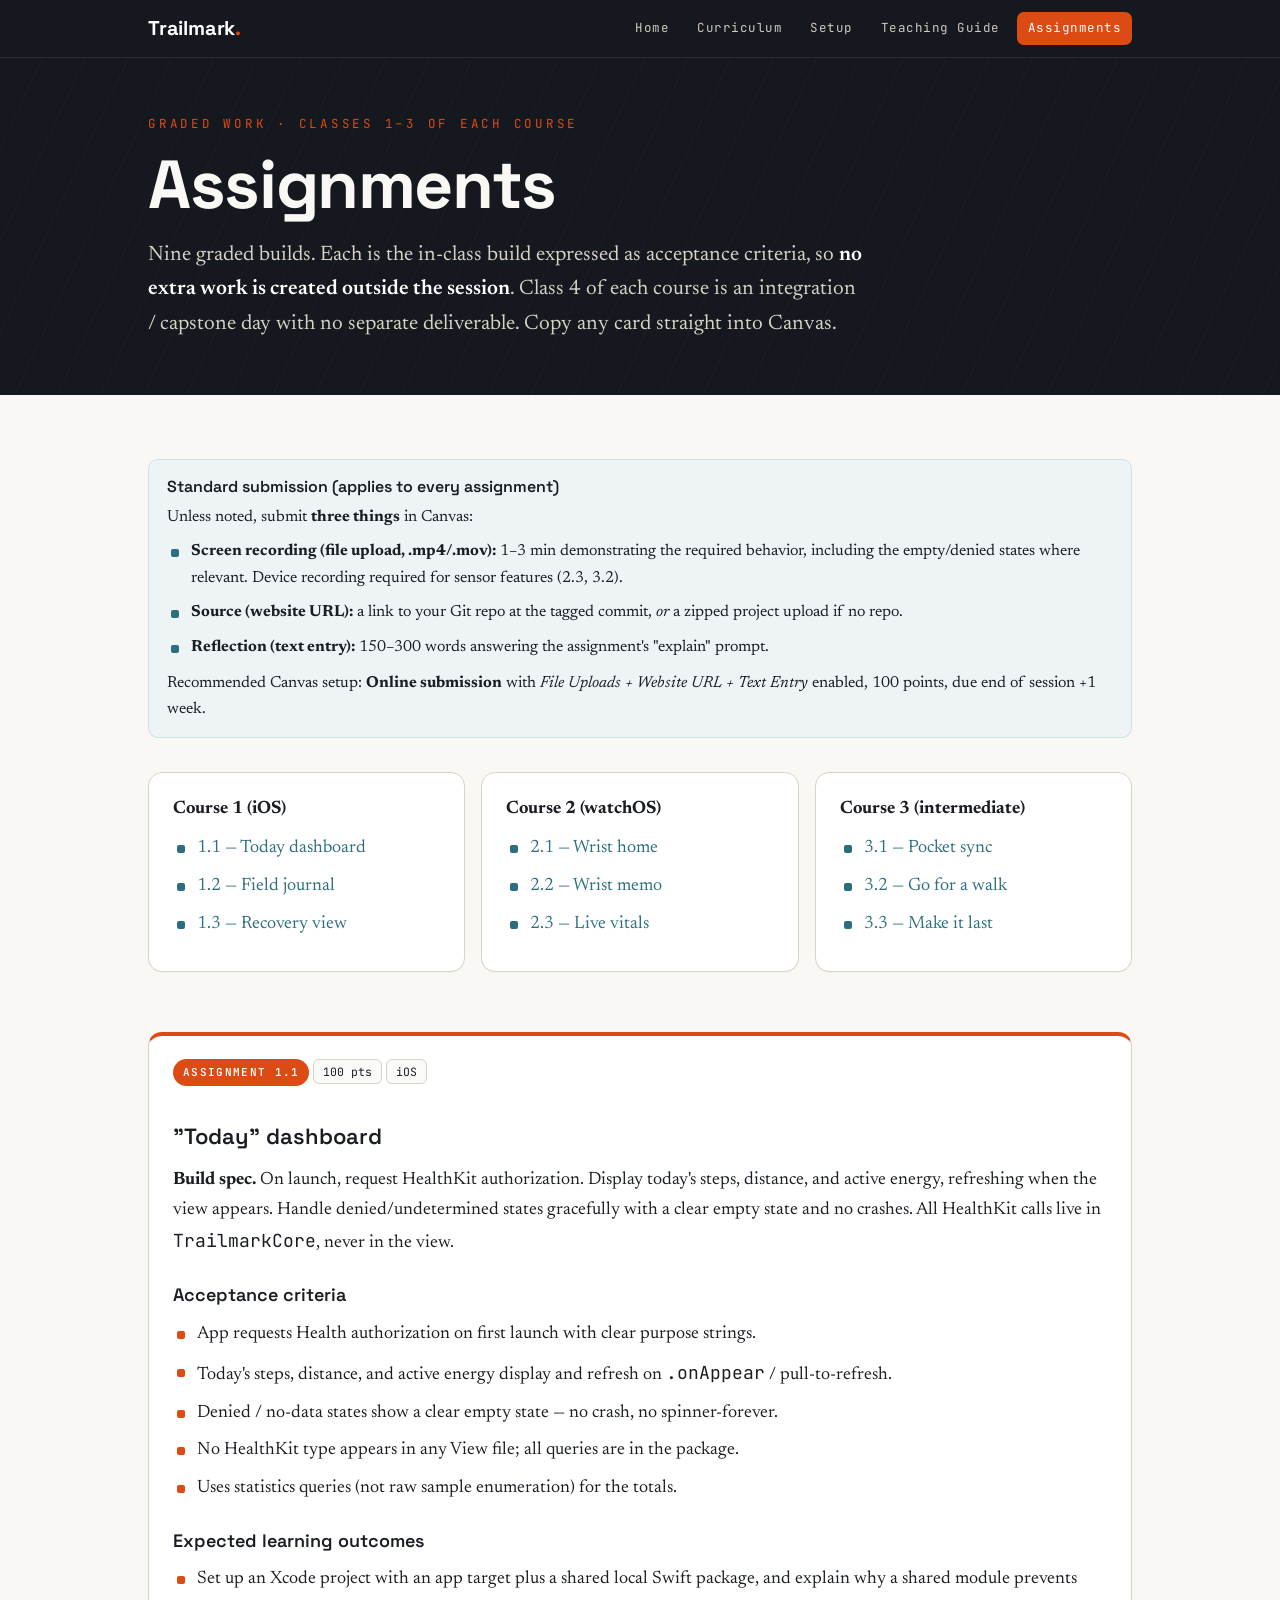
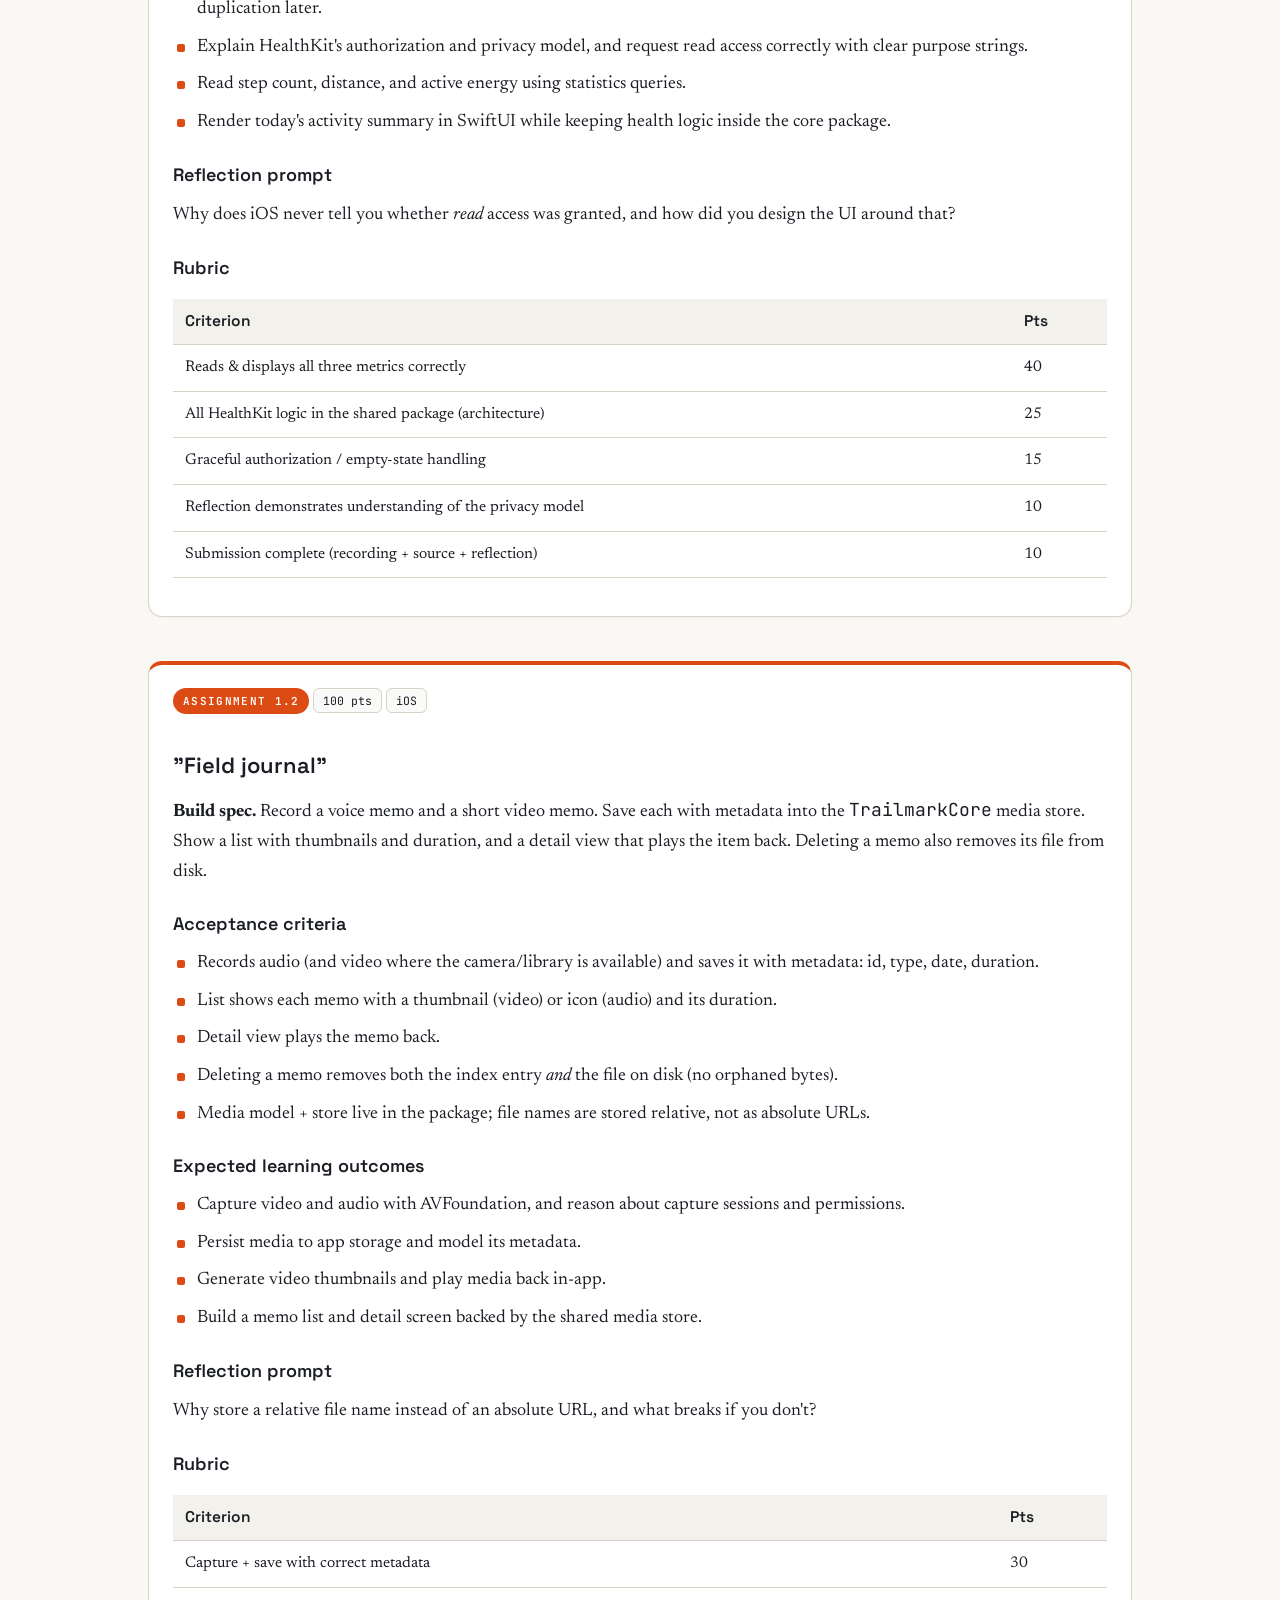
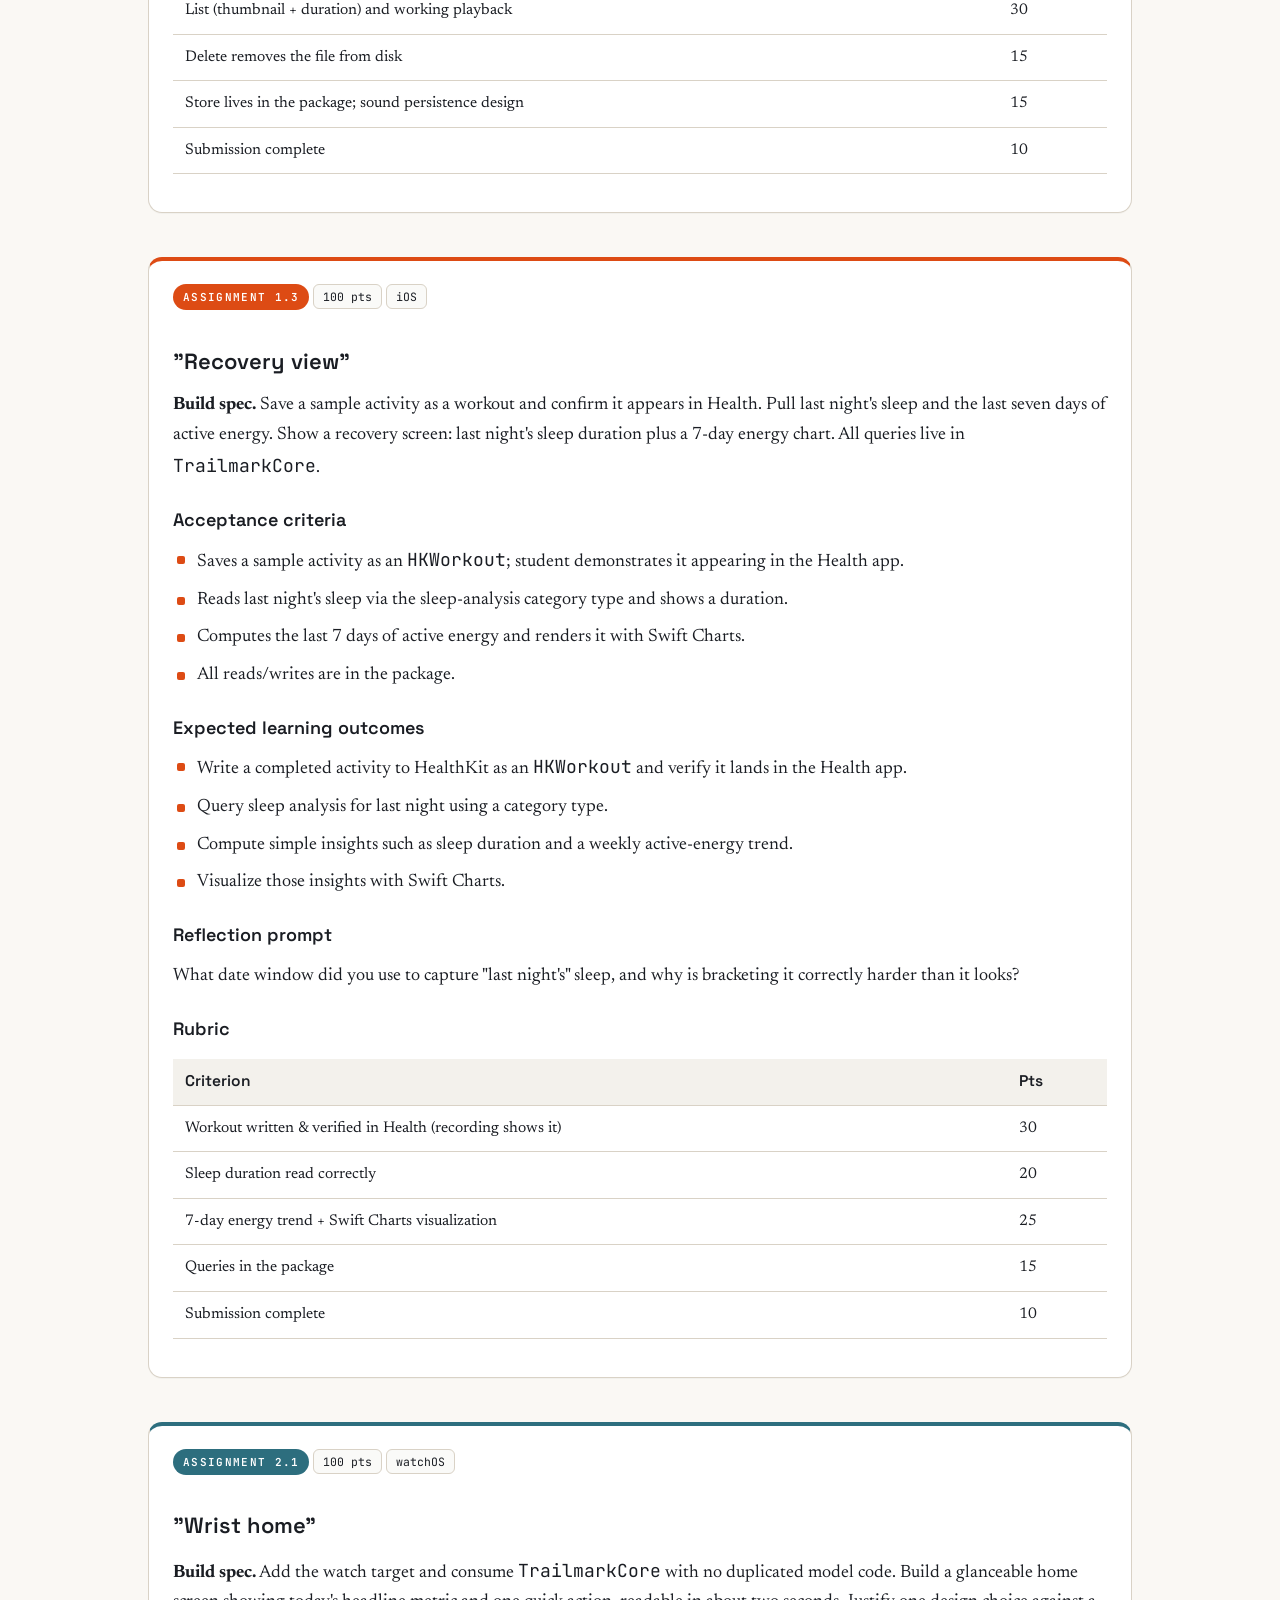
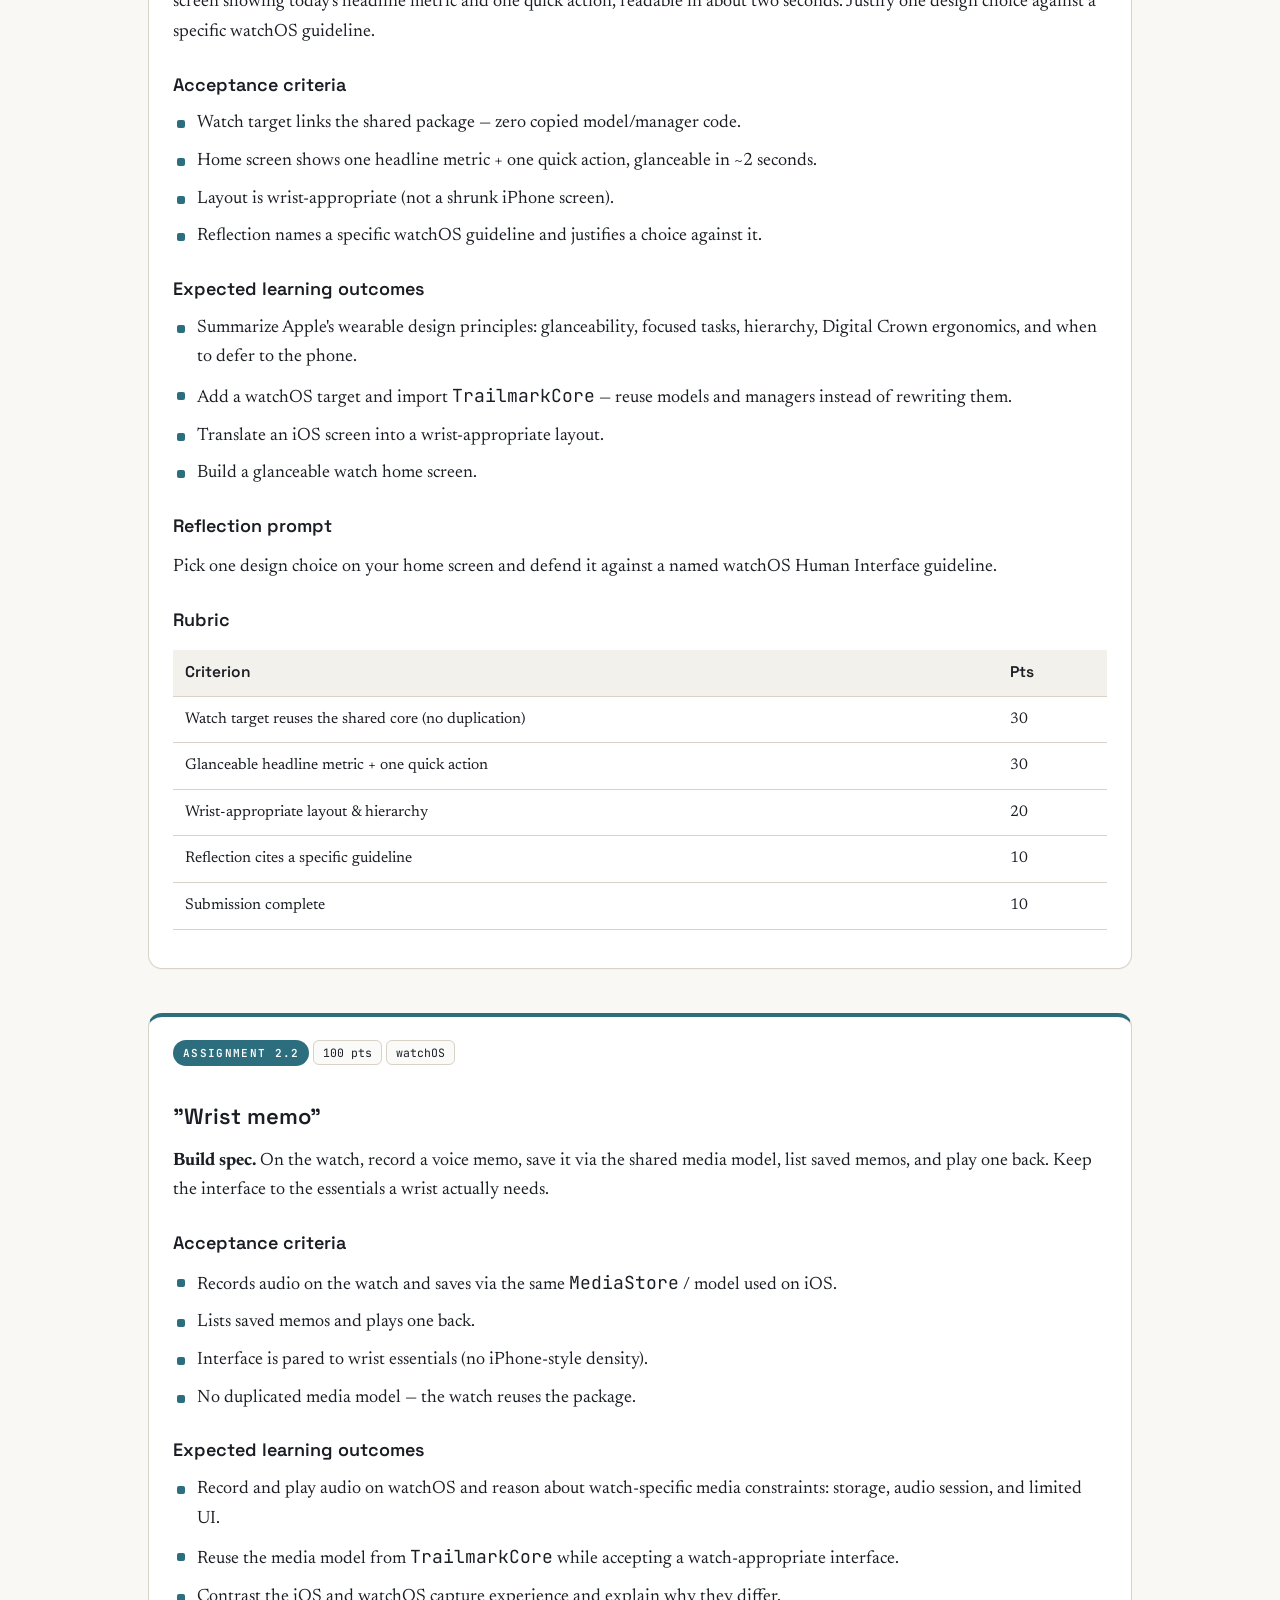
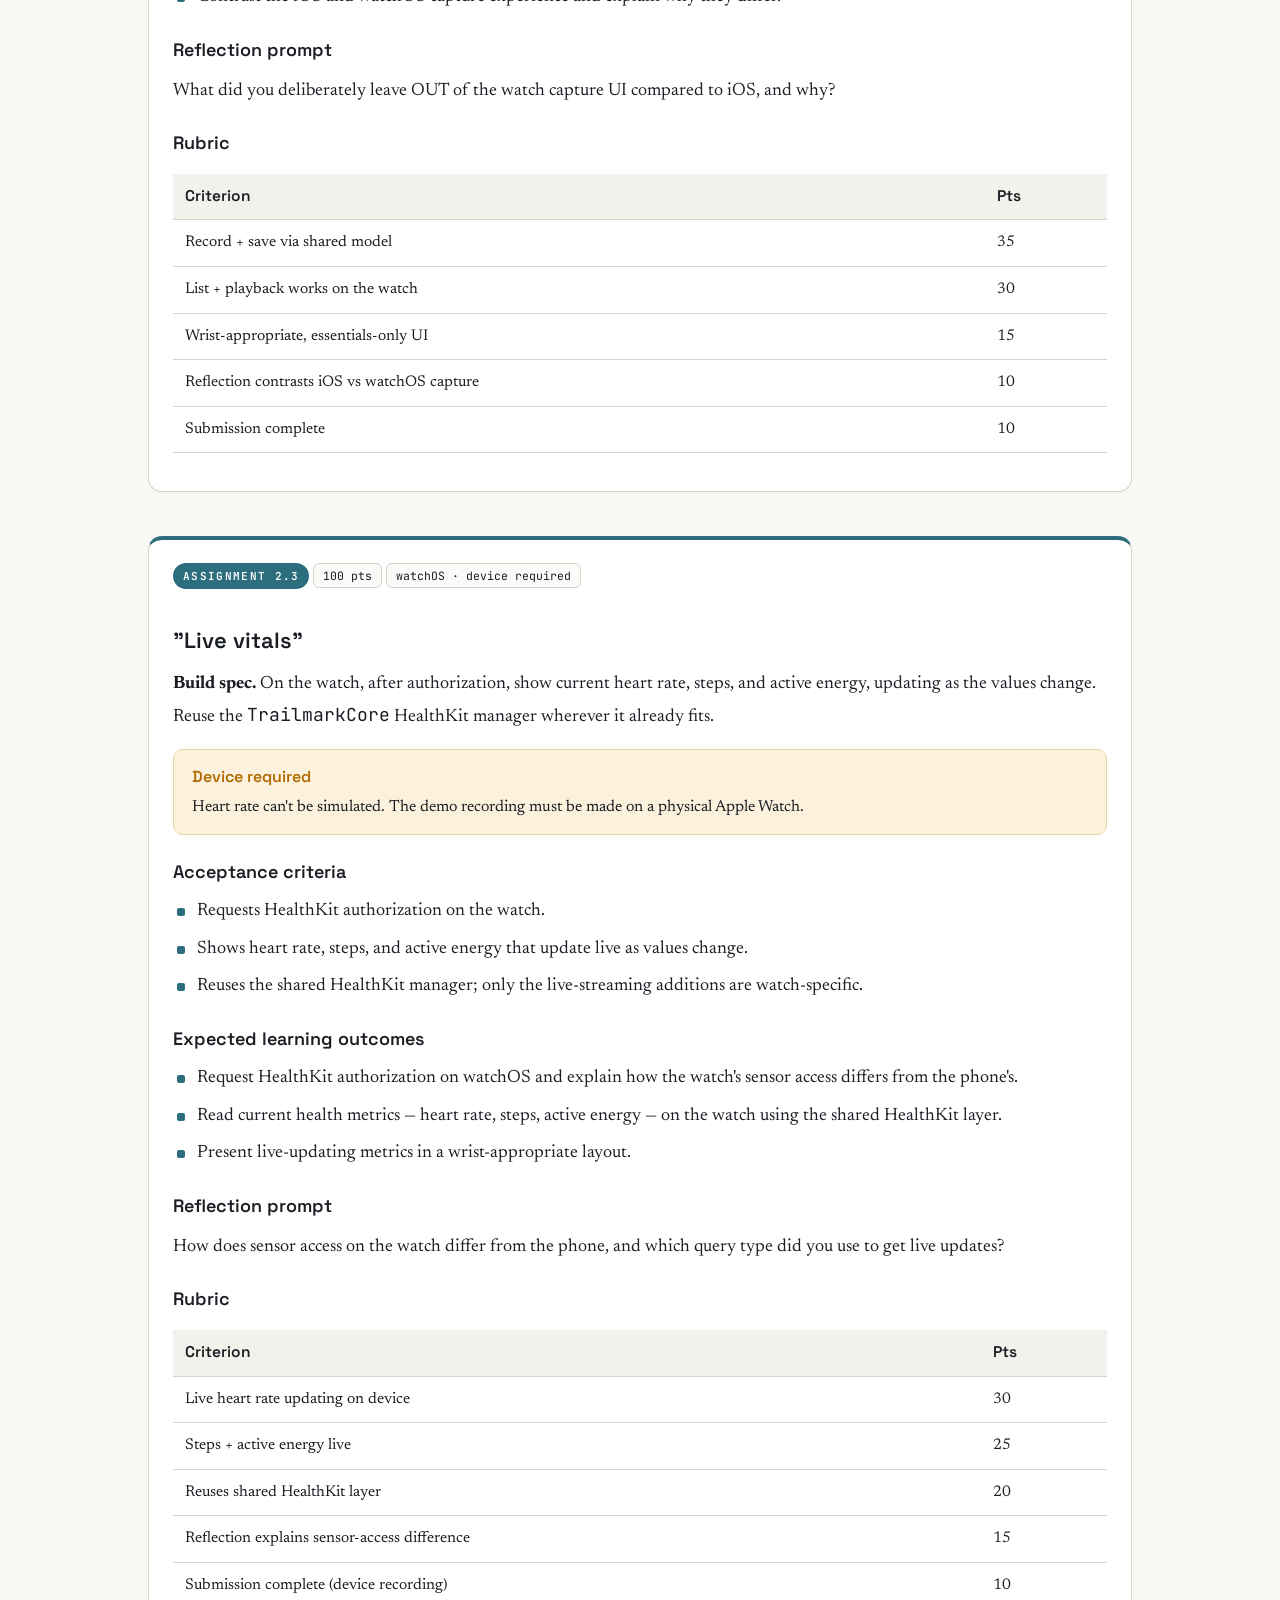
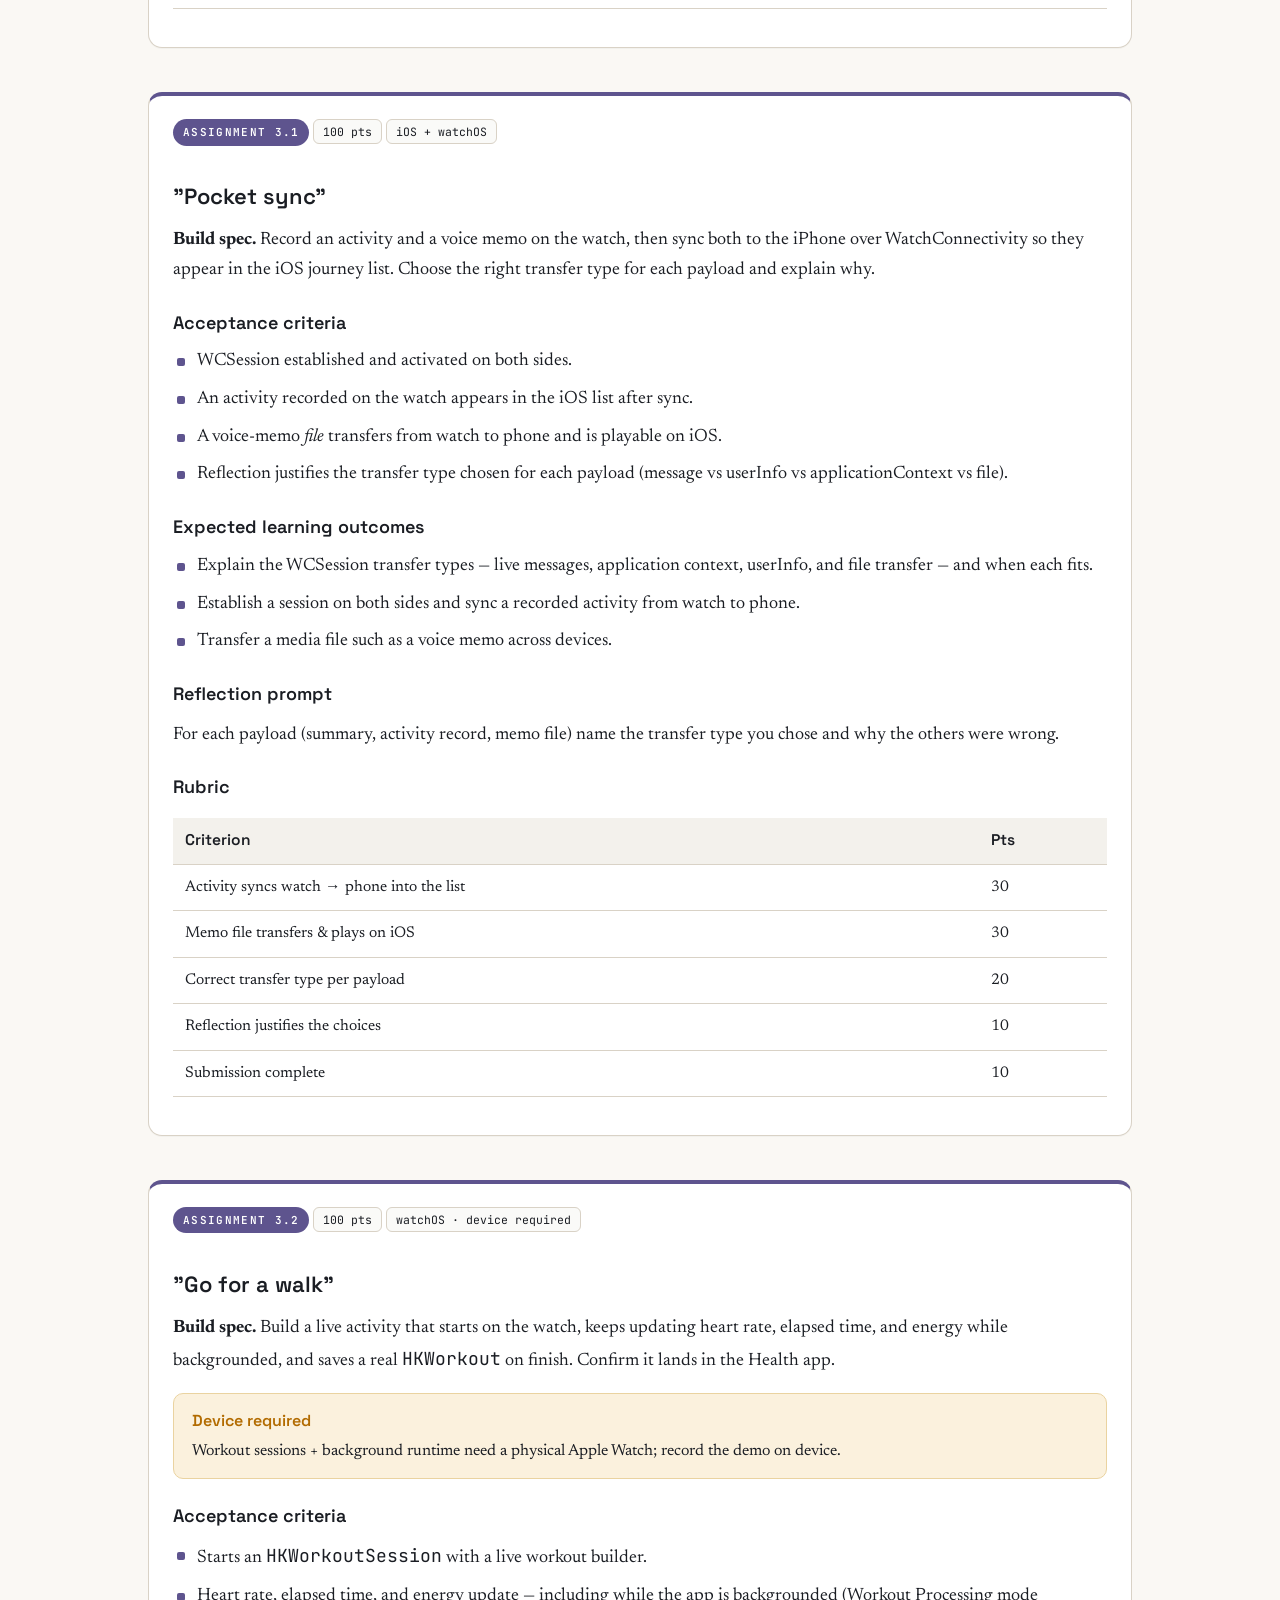
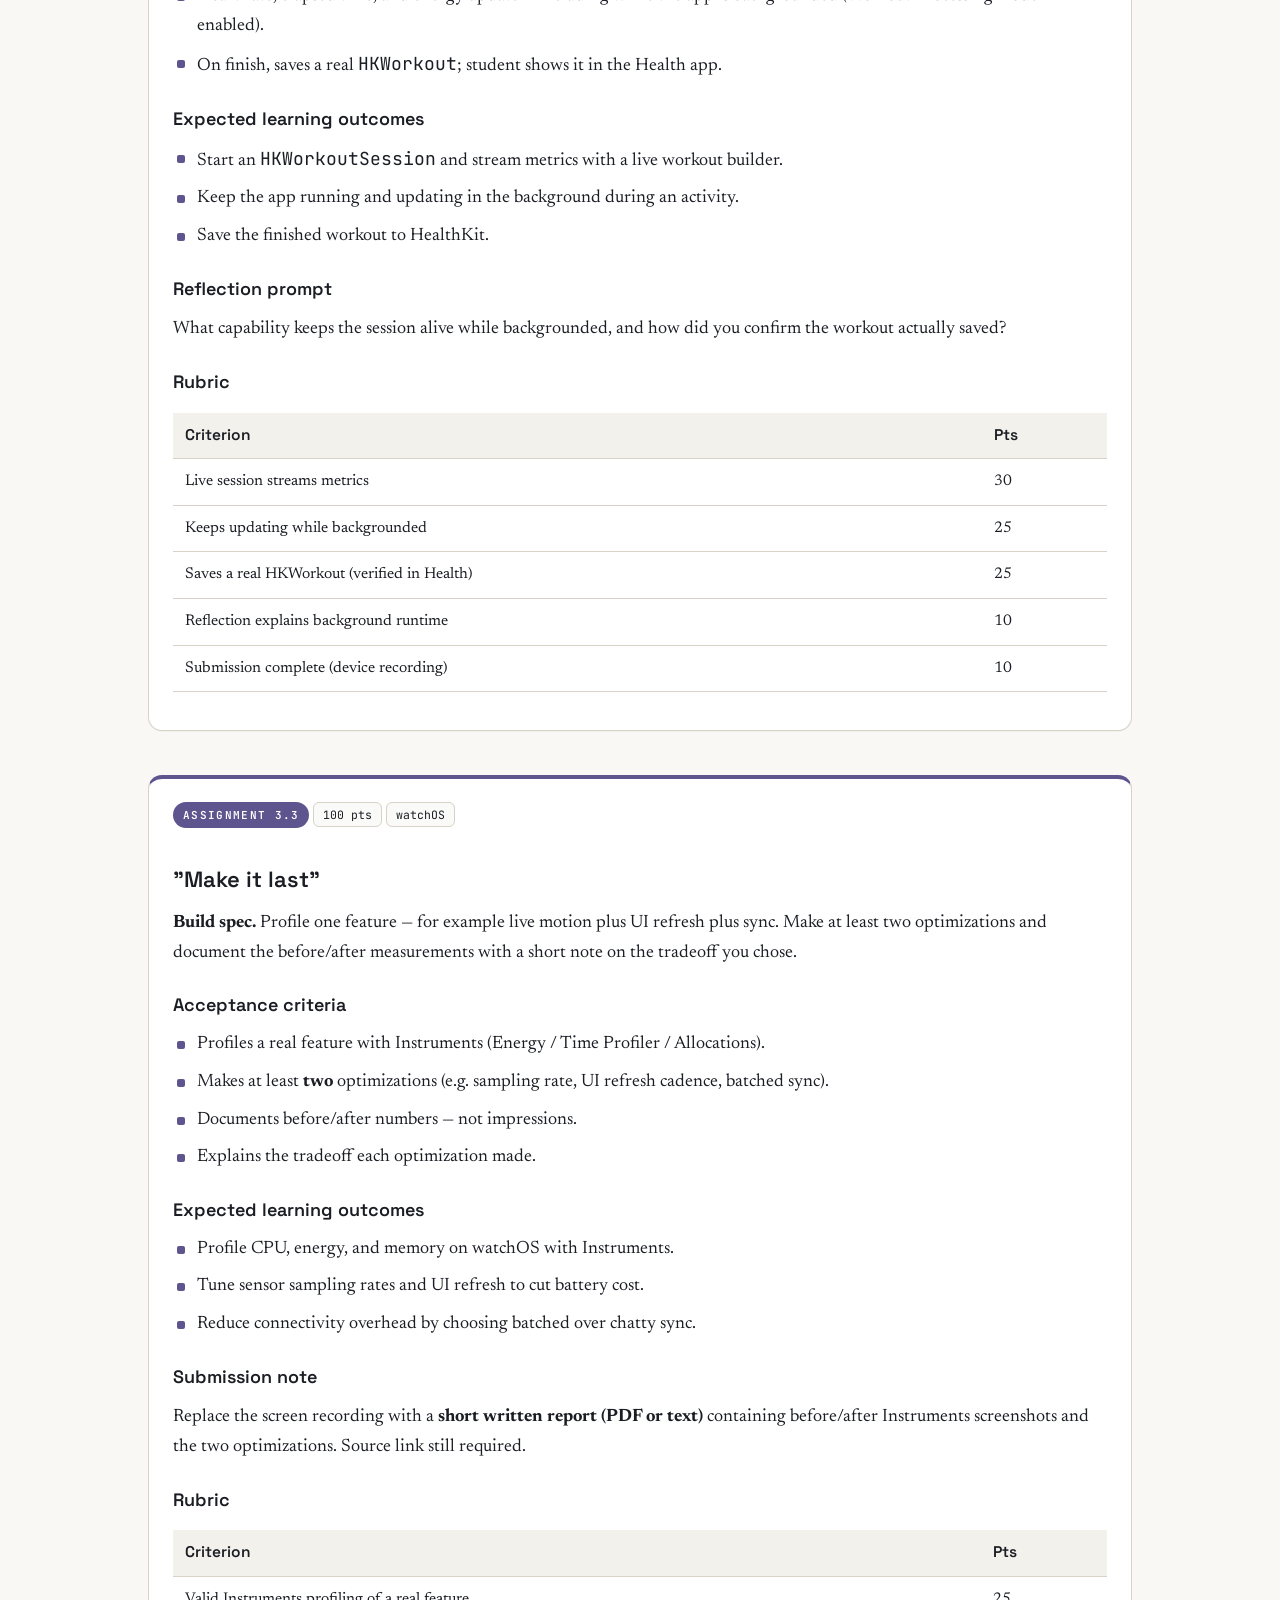
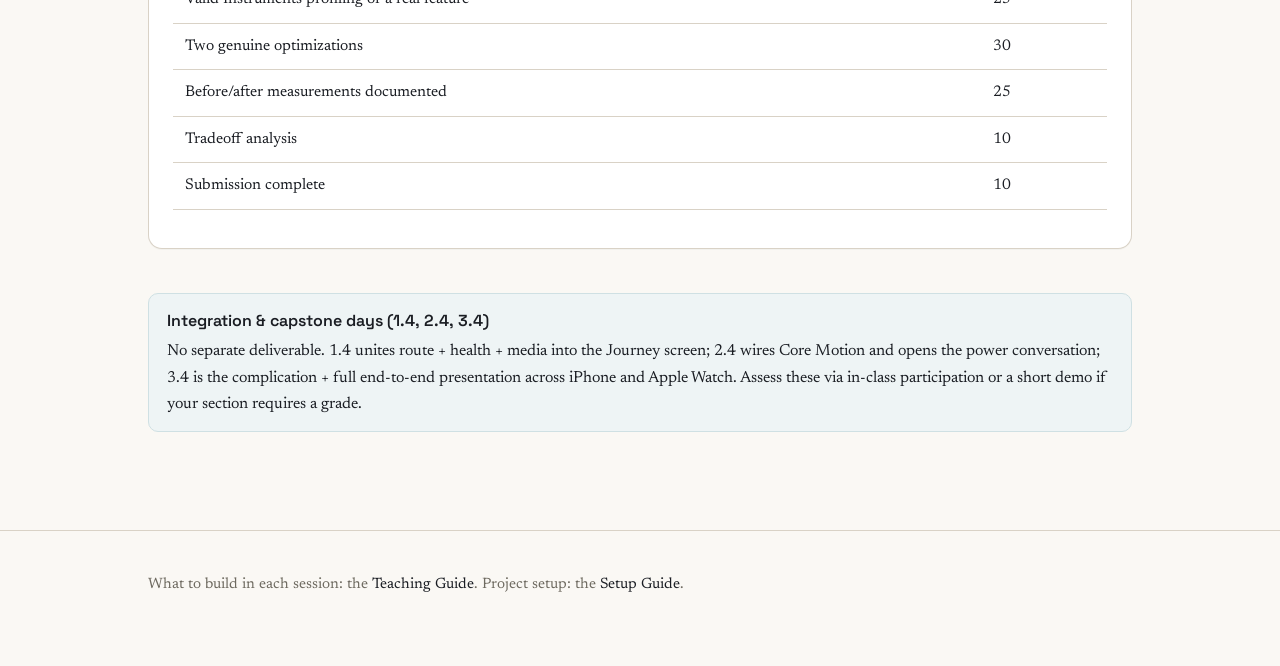
==== Docs/assignments.html @ 47f8f642 "Initial Set up" ====
<!DOCTYPE html>
<html lang="en">
<head>
<meta charset="UTF-8">
<meta name="viewport" content="width=device-width, initial-scale=1.0">
<title>Trailmark — Assignments</title>
<link rel="preconnect" href="https://fonts.googleapis.com">
<link rel="preconnect" href="https://fonts.gstatic.com" crossorigin>
<link href="https://fonts.googleapis.com/css2?family=Space+Grotesk:wght@400;500;600;700&family=Newsreader:opsz,wght@6..72,400;6..72,500;6..72,600&family=JetBrains+Mono:wght@400;500;600&display=swap" rel="stylesheet">
<link rel="stylesheet" href="assets/site.css">
</head>
<body>

<nav class="topnav">
  <div class="inner">
    <a class="brand" href="index.html">Trailmark<span>.</span></a>
    <div class="links">
      <a href="index.html">Home</a>
      <a href="trailmark-curriculum.html">Curriculum</a>
      <a href="setup-guide.html">Setup</a>
      <a href="teaching-guide.html">Teaching Guide</a>
      <a href="assignments.html" class="active">Assignments</a>
    </div>
  </div>
</nav>

<header class="hero">
  <div class="wrap">
    <p class="eyebrow">Graded work · classes 1–3 of each course</p>
    <h1>Assignments</h1>
    <p class="pitch">Nine graded builds. Each is the in-class build expressed as acceptance criteria, so <b>no extra work is created outside the session</b>. Class 4 of each course is an integration / capstone day with no separate deliverable. Copy any card straight into Canvas.</p>
  </div>
</header>

<main>
  <div class="wrap">

    <section>
      <div class="note info">
        <span class="t">Standard submission (applies to every assignment)</span>
        Unless noted, submit <b>three things</b> in Canvas:
        <ul class="out" style="margin-top:8px">
          <li><b>Screen recording (file upload, .mp4/.mov):</b> 1–3 min demonstrating the required behavior, including the empty/denied states where relevant. Device recording required for sensor features (2.3, 3.2).</li>
          <li><b>Source (website URL):</b> a link to your Git repo at the tagged commit, <em>or</em> a zipped project upload if no repo.</li>
          <li><b>Reflection (text entry):</b> 150–300 words answering the assignment's "explain" prompt.</li>
        </ul>
        <span style="display:block;margin-top:8px">Recommended Canvas setup: <b>Online submission</b> with <em>File Uploads + Website URL + Text Entry</em> enabled, 100 points, due end of session +1 week.</span>
      </div>
      <div class="grid">
        <div class="card"><b>Course 1 (iOS)</b><ul class="out"><li><a href="#a1-1">1.1 — Today dashboard</a></li><li><a href="#a1-2">1.2 — Field journal</a></li><li><a href="#a1-3">1.3 — Recovery view</a></li></ul></div>
        <div class="card"><b>Course 2 (watchOS)</b><ul class="out"><li><a href="#a2-1">2.1 — Wrist home</a></li><li><a href="#a2-2">2.2 — Wrist memo</a></li><li><a href="#a2-3">2.3 — Live vitals</a></li></ul></div>
        <div class="card"><b>Course 3 (intermediate)</b><ul class="out"><li><a href="#a3-1">3.1 — Pocket sync</a></li><li><a href="#a3-2">3.2 — Go for a walk</a></li><li><a href="#a3-3">3.3 — Make it last</a></li></ul></div>
      </div>
    </section>

    <!-- ========== 1.1 ========== -->
    <section>
      <div class="card c1" id="a1-1">
        <span class="badge c1">Assignment 1.1</span> <span class="chip">100 pts</span> <span class="chip">iOS</span>
        <h3>"Today" dashboard</h3>
        <p><b>Build spec.</b> On launch, request HealthKit authorization. Display today's steps, distance, and active energy, refreshing when the view appears. Handle denied/undetermined states gracefully with a clear empty state and no crashes. All HealthKit calls live in <span class="mono">TrailmarkCore</span>, never in the view.</p>
        <h4>Acceptance criteria</h4>
        <ul class="out">
          <li>App requests Health authorization on first launch with clear purpose strings.</li>
          <li>Today's steps, distance, and active energy display and refresh on <span class="mono">.onAppear</span> / pull-to-refresh.</li>
          <li>Denied / no-data states show a clear empty state — no crash, no spinner-forever.</li>
          <li>No HealthKit type appears in any View file; all queries are in the package.</li>
          <li>Uses statistics queries (not raw sample enumeration) for the totals.</li>
        </ul>
        <h4>Expected learning outcomes</h4>
        <ul class="out">
          <li>Set up an Xcode project with an app target plus a shared local Swift package, and explain why a shared module prevents duplication later.</li>
          <li>Explain HealthKit's authorization and privacy model, and request read access correctly with clear purpose strings.</li>
          <li>Read step count, distance, and active energy using statistics queries.</li>
          <li>Render today's activity summary in SwiftUI while keeping health logic inside the core package.</li>
        </ul>
        <h4>Reflection prompt</h4>
        <p>Why does iOS never tell you whether <em>read</em> access was granted, and how did you design the UI around that?</p>
        <h4>Rubric</h4>
        <table>
          <tr><th>Criterion</th><th>Pts</th></tr>
          <tr><td>Reads &amp; displays all three metrics correctly</td><td>40</td></tr>
          <tr><td>All HealthKit logic in the shared package (architecture)</td><td>25</td></tr>
          <tr><td>Graceful authorization / empty-state handling</td><td>15</td></tr>
          <tr><td>Reflection demonstrates understanding of the privacy model</td><td>10</td></tr>
          <tr><td>Submission complete (recording + source + reflection)</td><td>10</td></tr>
        </table>
      </div>
    </section>

    <!-- ========== 1.2 ========== -->
    <section>
      <div class="card c1" id="a1-2">
        <span class="badge c1">Assignment 1.2</span> <span class="chip">100 pts</span> <span class="chip">iOS</span>
        <h3>"Field journal"</h3>
        <p><b>Build spec.</b> Record a voice memo and a short video memo. Save each with metadata into the <span class="mono">TrailmarkCore</span> media store. Show a list with thumbnails and duration, and a detail view that plays the item back. Deleting a memo also removes its file from disk.</p>
        <h4>Acceptance criteria</h4>
        <ul class="out">
          <li>Records audio (and video where the camera/library is available) and saves it with metadata: id, type, date, duration.</li>
          <li>List shows each memo with a thumbnail (video) or icon (audio) and its duration.</li>
          <li>Detail view plays the memo back.</li>
          <li>Deleting a memo removes both the index entry <em>and</em> the file on disk (no orphaned bytes).</li>
          <li>Media model + store live in the package; file names are stored relative, not as absolute URLs.</li>
        </ul>
        <h4>Expected learning outcomes</h4>
        <ul class="out">
          <li>Capture video and audio with AVFoundation, and reason about capture sessions and permissions.</li>
          <li>Persist media to app storage and model its metadata.</li>
          <li>Generate video thumbnails and play media back in-app.</li>
          <li>Build a memo list and detail screen backed by the shared media store.</li>
        </ul>
        <h4>Reflection prompt</h4>
        <p>Why store a relative file name instead of an absolute URL, and what breaks if you don't?</p>
        <h4>Rubric</h4>
        <table>
          <tr><th>Criterion</th><th>Pts</th></tr>
          <tr><td>Capture + save with correct metadata</td><td>30</td></tr>
          <tr><td>List (thumbnail + duration) and working playback</td><td>30</td></tr>
          <tr><td>Delete removes the file from disk</td><td>15</td></tr>
          <tr><td>Store lives in the package; sound persistence design</td><td>15</td></tr>
          <tr><td>Submission complete</td><td>10</td></tr>
        </table>
      </div>
    </section>

    <!-- ========== 1.3 ========== -->
    <section>
      <div class="card c1" id="a1-3">
        <span class="badge c1">Assignment 1.3</span> <span class="chip">100 pts</span> <span class="chip">iOS</span>
        <h3>"Recovery view"</h3>
        <p><b>Build spec.</b> Save a sample activity as a workout and confirm it appears in Health. Pull last night's sleep and the last seven days of active energy. Show a recovery screen: last night's sleep duration plus a 7-day energy chart. All queries live in <span class="mono">TrailmarkCore</span>.</p>
        <h4>Acceptance criteria</h4>
        <ul class="out">
          <li>Saves a sample activity as an <span class="mono">HKWorkout</span>; student demonstrates it appearing in the Health app.</li>
          <li>Reads last night's sleep via the sleep-analysis category type and shows a duration.</li>
          <li>Computes the last 7 days of active energy and renders it with Swift Charts.</li>
          <li>All reads/writes are in the package.</li>
        </ul>
        <h4>Expected learning outcomes</h4>
        <ul class="out">
          <li>Write a completed activity to HealthKit as an <span class="mono">HKWorkout</span> and verify it lands in the Health app.</li>
          <li>Query sleep analysis for last night using a category type.</li>
          <li>Compute simple insights such as sleep duration and a weekly active-energy trend.</li>
          <li>Visualize those insights with Swift Charts.</li>
        </ul>
        <h4>Reflection prompt</h4>
        <p>What date window did you use to capture "last night's" sleep, and why is bracketing it correctly harder than it looks?</p>
        <h4>Rubric</h4>
        <table>
          <tr><th>Criterion</th><th>Pts</th></tr>
          <tr><td>Workout written &amp; verified in Health (recording shows it)</td><td>30</td></tr>
          <tr><td>Sleep duration read correctly</td><td>20</td></tr>
          <tr><td>7-day energy trend + Swift Charts visualization</td><td>25</td></tr>
          <tr><td>Queries in the package</td><td>15</td></tr>
          <tr><td>Submission complete</td><td>10</td></tr>
        </table>
      </div>
    </section>

    <!-- ========== 2.1 ========== -->
    <section>
      <div class="card c2" id="a2-1">
        <span class="badge c2">Assignment 2.1</span> <span class="chip">100 pts</span> <span class="chip">watchOS</span>
        <h3>"Wrist home"</h3>
        <p><b>Build spec.</b> Add the watch target and consume <span class="mono">TrailmarkCore</span> with no duplicated model code. Build a glanceable home screen showing today's headline metric and one quick action, readable in about two seconds. Justify one design choice against a specific watchOS guideline.</p>
        <h4>Acceptance criteria</h4>
        <ul class="out">
          <li>Watch target links the shared package — zero copied model/manager code.</li>
          <li>Home screen shows one headline metric + one quick action, glanceable in ~2 seconds.</li>
          <li>Layout is wrist-appropriate (not a shrunk iPhone screen).</li>
          <li>Reflection names a specific watchOS guideline and justifies a choice against it.</li>
        </ul>
        <h4>Expected learning outcomes</h4>
        <ul class="out">
          <li>Summarize Apple's wearable design principles: glanceability, focused tasks, hierarchy, Digital Crown ergonomics, and when to defer to the phone.</li>
          <li>Add a watchOS target and import <span class="mono">TrailmarkCore</span> — reuse models and managers instead of rewriting them.</li>
          <li>Translate an iOS screen into a wrist-appropriate layout.</li>
          <li>Build a glanceable watch home screen.</li>
        </ul>
        <h4>Reflection prompt</h4>
        <p>Pick one design choice on your home screen and defend it against a named watchOS Human Interface guideline.</p>
        <h4>Rubric</h4>
        <table>
          <tr><th>Criterion</th><th>Pts</th></tr>
          <tr><td>Watch target reuses the shared core (no duplication)</td><td>30</td></tr>
          <tr><td>Glanceable headline metric + one quick action</td><td>30</td></tr>
          <tr><td>Wrist-appropriate layout &amp; hierarchy</td><td>20</td></tr>
          <tr><td>Reflection cites a specific guideline</td><td>10</td></tr>
          <tr><td>Submission complete</td><td>10</td></tr>
        </table>
      </div>
    </section>

    <!-- ========== 2.2 ========== -->
    <section>
      <div class="card c2" id="a2-2">
        <span class="badge c2">Assignment 2.2</span> <span class="chip">100 pts</span> <span class="chip">watchOS</span>
        <h3>"Wrist memo"</h3>
        <p><b>Build spec.</b> On the watch, record a voice memo, save it via the shared media model, list saved memos, and play one back. Keep the interface to the essentials a wrist actually needs.</p>
        <h4>Acceptance criteria</h4>
        <ul class="out">
          <li>Records audio on the watch and saves via the same <span class="mono">MediaStore</span> / model used on iOS.</li>
          <li>Lists saved memos and plays one back.</li>
          <li>Interface is pared to wrist essentials (no iPhone-style density).</li>
          <li>No duplicated media model — the watch reuses the package.</li>
        </ul>
        <h4>Expected learning outcomes</h4>
        <ul class="out">
          <li>Record and play audio on watchOS and reason about watch-specific media constraints: storage, audio session, and limited UI.</li>
          <li>Reuse the media model from <span class="mono">TrailmarkCore</span> while accepting a watch-appropriate interface.</li>
          <li>Contrast the iOS and watchOS capture experience and explain why they differ.</li>
        </ul>
        <h4>Reflection prompt</h4>
        <p>What did you deliberately leave OUT of the watch capture UI compared to iOS, and why?</p>
        <h4>Rubric</h4>
        <table>
          <tr><th>Criterion</th><th>Pts</th></tr>
          <tr><td>Record + save via shared model</td><td>35</td></tr>
          <tr><td>List + playback works on the watch</td><td>30</td></tr>
          <tr><td>Wrist-appropriate, essentials-only UI</td><td>15</td></tr>
          <tr><td>Reflection contrasts iOS vs watchOS capture</td><td>10</td></tr>
          <tr><td>Submission complete</td><td>10</td></tr>
        </table>
      </div>
    </section>

    <!-- ========== 2.3 ========== -->
    <section>
      <div class="card c2" id="a2-3">
        <span class="badge c2">Assignment 2.3</span> <span class="chip">100 pts</span> <span class="chip">watchOS · device required</span>
        <h3>"Live vitals"</h3>
        <p><b>Build spec.</b> On the watch, after authorization, show current heart rate, steps, and active energy, updating as the values change. Reuse the <span class="mono">TrailmarkCore</span> HealthKit manager wherever it already fits.</p>
        <div class="note warn"><span class="t">Device required</span> Heart rate can't be simulated. The demo recording must be made on a physical Apple Watch.</div>
        <h4>Acceptance criteria</h4>
        <ul class="out">
          <li>Requests HealthKit authorization on the watch.</li>
          <li>Shows heart rate, steps, and active energy that update live as values change.</li>
          <li>Reuses the shared HealthKit manager; only the live-streaming additions are watch-specific.</li>
        </ul>
        <h4>Expected learning outcomes</h4>
        <ul class="out">
          <li>Request HealthKit authorization on watchOS and explain how the watch's sensor access differs from the phone's.</li>
          <li>Read current health metrics — heart rate, steps, active energy — on the watch using the shared HealthKit layer.</li>
          <li>Present live-updating metrics in a wrist-appropriate layout.</li>
        </ul>
        <h4>Reflection prompt</h4>
        <p>How does sensor access on the watch differ from the phone, and which query type did you use to get live updates?</p>
        <h4>Rubric</h4>
        <table>
          <tr><th>Criterion</th><th>Pts</th></tr>
          <tr><td>Live heart rate updating on device</td><td>30</td></tr>
          <tr><td>Steps + active energy live</td><td>25</td></tr>
          <tr><td>Reuses shared HealthKit layer</td><td>20</td></tr>
          <tr><td>Reflection explains sensor-access difference</td><td>15</td></tr>
          <tr><td>Submission complete (device recording)</td><td>10</td></tr>
        </table>
      </div>
    </section>

    <!-- ========== 3.1 ========== -->
    <section>
      <div class="card c3" id="a3-1">
        <span class="badge c3">Assignment 3.1</span> <span class="chip">100 pts</span> <span class="chip">iOS + watchOS</span>
        <h3>"Pocket sync"</h3>
        <p><b>Build spec.</b> Record an activity and a voice memo on the watch, then sync both to the iPhone over WatchConnectivity so they appear in the iOS journey list. Choose the right transfer type for each payload and explain why.</p>
        <h4>Acceptance criteria</h4>
        <ul class="out">
          <li>WCSession established and activated on both sides.</li>
          <li>An activity recorded on the watch appears in the iOS list after sync.</li>
          <li>A voice-memo <em>file</em> transfers from watch to phone and is playable on iOS.</li>
          <li>Reflection justifies the transfer type chosen for each payload (message vs userInfo vs applicationContext vs file).</li>
        </ul>
        <h4>Expected learning outcomes</h4>
        <ul class="out">
          <li>Explain the WCSession transfer types — live messages, application context, userInfo, and file transfer — and when each fits.</li>
          <li>Establish a session on both sides and sync a recorded activity from watch to phone.</li>
          <li>Transfer a media file such as a voice memo across devices.</li>
        </ul>
        <h4>Reflection prompt</h4>
        <p>For each payload (summary, activity record, memo file) name the transfer type you chose and why the others were wrong.</p>
        <h4>Rubric</h4>
        <table>
          <tr><th>Criterion</th><th>Pts</th></tr>
          <tr><td>Activity syncs watch → phone into the list</td><td>30</td></tr>
          <tr><td>Memo file transfers &amp; plays on iOS</td><td>30</td></tr>
          <tr><td>Correct transfer type per payload</td><td>20</td></tr>
          <tr><td>Reflection justifies the choices</td><td>10</td></tr>
          <tr><td>Submission complete</td><td>10</td></tr>
        </table>
      </div>
    </section>

    <!-- ========== 3.2 ========== -->
    <section>
      <div class="card c3" id="a3-2">
        <span class="badge c3">Assignment 3.2</span> <span class="chip">100 pts</span> <span class="chip">watchOS · device required</span>
        <h3>"Go for a walk"</h3>
        <p><b>Build spec.</b> Build a live activity that starts on the watch, keeps updating heart rate, elapsed time, and energy while backgrounded, and saves a real <span class="mono">HKWorkout</span> on finish. Confirm it lands in the Health app.</p>
        <div class="note warn"><span class="t">Device required</span> Workout sessions + background runtime need a physical Apple Watch; record the demo on device.</div>
        <h4>Acceptance criteria</h4>
        <ul class="out">
          <li>Starts an <span class="mono">HKWorkoutSession</span> with a live workout builder.</li>
          <li>Heart rate, elapsed time, and energy update — including while the app is backgrounded (Workout Processing mode enabled).</li>
          <li>On finish, saves a real <span class="mono">HKWorkout</span>; student shows it in the Health app.</li>
        </ul>
        <h4>Expected learning outcomes</h4>
        <ul class="out">
          <li>Start an <span class="mono">HKWorkoutSession</span> and stream metrics with a live workout builder.</li>
          <li>Keep the app running and updating in the background during an activity.</li>
          <li>Save the finished workout to HealthKit.</li>
        </ul>
        <h4>Reflection prompt</h4>
        <p>What capability keeps the session alive while backgrounded, and how did you confirm the workout actually saved?</p>
        <h4>Rubric</h4>
        <table>
          <tr><th>Criterion</th><th>Pts</th></tr>
          <tr><td>Live session streams metrics</td><td>30</td></tr>
          <tr><td>Keeps updating while backgrounded</td><td>25</td></tr>
          <tr><td>Saves a real HKWorkout (verified in Health)</td><td>25</td></tr>
          <tr><td>Reflection explains background runtime</td><td>10</td></tr>
          <tr><td>Submission complete (device recording)</td><td>10</td></tr>
        </table>
      </div>
    </section>

    <!-- ========== 3.3 ========== -->
    <section>
      <div class="card c3" id="a3-3">
        <span class="badge c3">Assignment 3.3</span> <span class="chip">100 pts</span> <span class="chip">watchOS</span>
        <h3>"Make it last"</h3>
        <p><b>Build spec.</b> Profile one feature — for example live motion plus UI refresh plus sync. Make at least two optimizations and document the before/after measurements with a short note on the tradeoff you chose.</p>
        <h4>Acceptance criteria</h4>
        <ul class="out">
          <li>Profiles a real feature with Instruments (Energy / Time Profiler / Allocations).</li>
          <li>Makes at least <b>two</b> optimizations (e.g. sampling rate, UI refresh cadence, batched sync).</li>
          <li>Documents before/after numbers — not impressions.</li>
          <li>Explains the tradeoff each optimization made.</li>
        </ul>
        <h4>Expected learning outcomes</h4>
        <ul class="out">
          <li>Profile CPU, energy, and memory on watchOS with Instruments.</li>
          <li>Tune sensor sampling rates and UI refresh to cut battery cost.</li>
          <li>Reduce connectivity overhead by choosing batched over chatty sync.</li>
        </ul>
        <h4>Submission note</h4>
        <p>Replace the screen recording with a <b>short written report (PDF or text)</b> containing before/after Instruments screenshots and the two optimizations. Source link still required.</p>
        <h4>Rubric</h4>
        <table>
          <tr><th>Criterion</th><th>Pts</th></tr>
          <tr><td>Valid Instruments profiling of a real feature</td><td>25</td></tr>
          <tr><td>Two genuine optimizations</td><td>30</td></tr>
          <tr><td>Before/after measurements documented</td><td>25</td></tr>
          <tr><td>Tradeoff analysis</td><td>10</td></tr>
          <tr><td>Submission complete</td><td>10</td></tr>
        </table>
      </div>
    </section>

    <section>
      <div class="note info">
        <span class="t">Integration &amp; capstone days (1.4, 2.4, 3.4)</span>
        No separate deliverable. 1.4 unites route + health + media into the Journey screen; 2.4 wires Core Motion and opens the power conversation; 3.4 is the complication + full end-to-end presentation across iPhone and Apple Watch. Assess these via in-class participation or a short demo if your section requires a grade.
      </div>
    </section>

  </div>
</main>

<footer>
  <div class="wrap">
    <p>What to build in each session: the <a href="teaching-guide.html">Teaching Guide</a>. Project setup: the <a href="setup-guide.html">Setup Guide</a>.</p>
  </div>
</footer>

</body>
</html>
---- Docs/assets/site.css ----
/* ============================================================
   Trailmark course site — shared styles
   Palette + type mirror trailmark-curriculum.html so every page
   feels like one cohesive courseware site.
   ============================================================ */

:root{
  --ink:#1A1D23;
  --paper:#FAF8F4;
  --panel:#15181E;
  --hair:#D9D2C6;
  --muted:#6E6A60;
  --c1:#DD4B14;   /* iOS foundation — trail blaze orange */
  --c2:#2D6E7E;   /* watchOS — instrument teal */
  --c3:#5E548E;   /* intermediate — deep indigo */
  --c1-soft:#FBEAE1;
  --c2-soft:#E2EEF0;
  --c3-soft:#EAE7F2;
  --ok:#2E7D55;
  --warn:#B26B00;
  --bad:#B23A2E;
}

*{box-sizing:border-box}
html{scroll-behavior:smooth}
body{
  margin:0;
  background:var(--paper);
  color:var(--ink);
  font-family:"Newsreader",Georgia,serif;
  font-size:18px;
  line-height:1.65;
  -webkit-font-smoothing:antialiased;
}
.wrap{max-width:1040px;margin:0 auto;padding:0 28px}
.mono{font-family:"JetBrains Mono",monospace}
.disp{font-family:"Space Grotesk",sans-serif}
a{color:var(--c2);text-decoration:none}
a:hover{text-decoration:underline}

/* ---------- TOP NAV ---------- */
.topnav{
  position:sticky;top:0;z-index:50;
  background:var(--panel);color:var(--paper);
  border-bottom:1px solid rgba(255,255,255,.08);
}
.topnav .inner{
  max-width:1040px;margin:0 auto;padding:12px 28px;
  display:flex;align-items:center;gap:20px;flex-wrap:wrap;
}
.topnav .brand{
  font-family:"Space Grotesk",sans-serif;font-weight:700;font-size:20px;
  color:#fff;text-decoration:none;letter-spacing:-.01em;
}
.topnav .brand span{color:var(--c1)}
.topnav .links{display:flex;gap:6px;flex-wrap:wrap;margin-left:auto}
.topnav .links a{
  font-family:"JetBrains Mono",monospace;font-size:12.5px;letter-spacing:.04em;
  color:#CFCABF;text-decoration:none;padding:6px 11px;border-radius:7px;
}
.topnav .links a:hover{background:rgba(255,255,255,.08);color:#fff}
.topnav .links a.active{background:var(--c1);color:#fff}

/* ---------- HERO ---------- */
header.hero{
  background:var(--panel);color:var(--paper);
  padding:56px 0 52px;position:relative;overflow:hidden;
}
header.hero::before{
  content:"";position:absolute;inset:0;
  background:repeating-linear-gradient(115deg, transparent 0 38px, rgba(255,255,255,.025) 38px 39px);
  pointer-events:none;
}
.eyebrow{
  font-family:"JetBrains Mono",monospace;font-size:12.5px;letter-spacing:.22em;
  text-transform:uppercase;color:var(--c1);margin:0 0 16px;
}
.hero h1{
  font-family:"Space Grotesk",sans-serif;font-weight:700;
  font-size:clamp(36px,6.5vw,68px);line-height:1;letter-spacing:-.02em;margin:0;
}
.hero h1 .dot{color:var(--c1)}
.hero .pitch{font-size:clamp(18px,2.2vw,21px);max-width:34em;margin:20px 0 0;color:#D8D3C8}
.hero .pitch b{color:#fff;font-weight:600}

/* ---------- SECTIONS ---------- */
main{padding:48px 0 24px}
section{margin:0 0 44px}
h2.sec{
  font-family:"Space Grotesk",sans-serif;font-weight:700;
  font-size:clamp(24px,3.4vw,32px);letter-spacing:-.01em;margin:0 0 6px;
  scroll-margin-top:80px;
}
.kicker{
  font-family:"JetBrains Mono",monospace;font-size:11.5px;letter-spacing:.18em;
  text-transform:uppercase;color:var(--muted);margin:0 0 8px;
}
h3{font-family:"Space Grotesk",sans-serif;font-weight:600;font-size:22px;margin:30px 0 10px;scroll-margin-top:80px}
h4{font-family:"Space Grotesk",sans-serif;font-weight:600;font-size:18px;margin:22px 0 8px}
p{margin:12px 0}
.lead{font-size:20px;color:#34373E;max-width:46em}

/* ---------- STEPS ---------- */
ol.steps{counter-reset:step;list-style:none;margin:18px 0;padding:0}
ol.steps>li{
  position:relative;padding:2px 0 18px 52px;margin:0;
  border-left:2px solid var(--hair);margin-left:16px;
}
ol.steps>li:last-child{border-left-color:transparent}
ol.steps>li::before{
  counter-increment:step;content:counter(step);
  position:absolute;left:-16px;top:0;width:32px;height:32px;border-radius:50%;
  background:var(--ink);color:#fff;font-family:"Space Grotesk",sans-serif;font-weight:700;
  font-size:14px;display:flex;align-items:center;justify-content:center;
}
ol.steps>li .st{font-family:"Space Grotesk",sans-serif;font-weight:600;font-size:17px;display:block;margin-bottom:3px}

/* ---------- CARDS ---------- */
.card{
  background:#fff;border:1px solid var(--hair);border-radius:14px;
  padding:22px 24px;margin:16px 0;box-shadow:0 1px 0 rgba(26,29,35,.03);
}
.card.c1{border-top:4px solid var(--c1)}
.card.c2{border-top:4px solid var(--c2)}
.card.c3{border-top:4px solid var(--c3)}
.card h3:first-child,.card h4:first-child{margin-top:0}

.grid{display:grid;grid-template-columns:repeat(auto-fit,minmax(260px,1fr));gap:16px;margin:18px 0}

/* tag chips */
.chips{display:flex;flex-wrap:wrap;gap:7px;margin:10px 0}
.chip{
  font-family:"JetBrains Mono",monospace;font-size:11.5px;
  border:1px solid var(--hair);border-radius:6px;padding:4px 9px;background:#FAFAF8;color:var(--ink);
}
.badge{
  display:inline-block;font-family:"JetBrains Mono",monospace;font-size:11px;font-weight:600;
  letter-spacing:.12em;text-transform:uppercase;padding:4px 10px;border-radius:999px;color:#fff;
}
.badge.c1{background:var(--c1)} .badge.c2{background:var(--c2)} .badge.c3{background:var(--c3)}

/* ---------- CALLOUTS ---------- */
.note{border-radius:10px;padding:14px 18px;margin:16px 0;border:1px solid var(--hair);font-size:16px}
.note .t{font-family:"Space Grotesk",sans-serif;font-weight:600;display:block;margin-bottom:4px}
.note.info{background:#EEF4F5;border-color:#CFE0E3}
.note.tip{background:var(--c1-soft);border-color:#F2C9B5}
.note.warn{background:#FBF1DD;border-color:#EAD3A0}
.note.warn .t{color:var(--warn)}

/* ---------- CODE ---------- */
pre,code{font-family:"JetBrains Mono",monospace}
code{font-size:.86em;background:rgba(45,110,126,.12);color:#16414A;padding:2px 6px;border-radius:4px}
pre{
  background:var(--panel);color:#E7E3D9;border-radius:12px;padding:16px 18px;overflow:auto;
  font-size:13.5px;line-height:1.55;margin:16px 0;
}
pre code{background:none;color:inherit;padding:0;font-size:inherit}

/* ---------- TABLES ---------- */
table{width:100%;border-collapse:collapse;margin:16px 0;font-size:15.5px;background:#fff}
th,td{text-align:left;padding:10px 12px;border-bottom:1px solid var(--hair);vertical-align:top}
th{font-family:"Space Grotesk",sans-serif;font-weight:600;background:#F3F1EC}
td .mono{font-size:13px}
.yes{color:var(--ok);font-weight:600}
.maybe{color:var(--warn);font-weight:600}
.no{color:var(--bad);font-weight:600}

/* ---------- LISTS ---------- */
ul.out{margin:10px 0;padding-left:0;list-style:none}
ul.out li{position:relative;padding-left:24px;margin:8px 0}
ul.out li::before{content:"";position:absolute;left:4px;top:11px;width:8px;height:8px;border-radius:2px;background:var(--c2)}
.c1 ul.out li::before{background:var(--c1)}
.c2 ul.out li::before{background:var(--c2)}
.c3 ul.out li::before{background:var(--c3)}

/* outcome / rubric blocks */
.kv{display:grid;grid-template-columns:160px 1fr;gap:8px 18px;margin:14px 0}
.kv dt{font-family:"JetBrains Mono",monospace;font-size:12px;letter-spacing:.06em;text-transform:uppercase;color:var(--muted);padding-top:3px}
.kv dd{margin:0}

/* ---------- FOOTER ---------- */
footer{border-top:1px solid var(--hair);padding:30px 0 56px;color:var(--muted);font-size:15px;margin-top:30px}
footer a{color:var(--ink)}

/* ---------- HUB CARDS ---------- */
.hubgrid{display:grid;grid-template-columns:repeat(auto-fit,minmax(280px,1fr));gap:18px;margin:24px 0}
.hubcard{
  display:block;background:#fff;border:1px solid var(--hair);border-radius:16px;padding:24px;
  color:var(--ink);text-decoration:none;transition:transform .12s ease,box-shadow .12s ease;
}
.hubcard:hover{transform:translateY(-3px);box-shadow:0 10px 30px rgba(26,29,35,.08);text-decoration:none}
.hubcard .ic{font-size:30px}
.hubcard h3{margin:12px 0 6px}
.hubcard p{color:var(--muted);font-size:15.5px;margin:0}
.hubcard.c1{border-top:5px solid var(--c1)}
.hubcard.c2{border-top:5px solid var(--c2)}
.hubcard.c3{border-top:5px solid var(--c3)}

@media print{
  .topnav{position:static}
  .hubcard,.card{box-shadow:none}
  a{color:var(--ink)}
}
@media (prefers-reduced-motion: reduce){html{scroll-behavior:auto}.hubcard:hover{transform:none}}
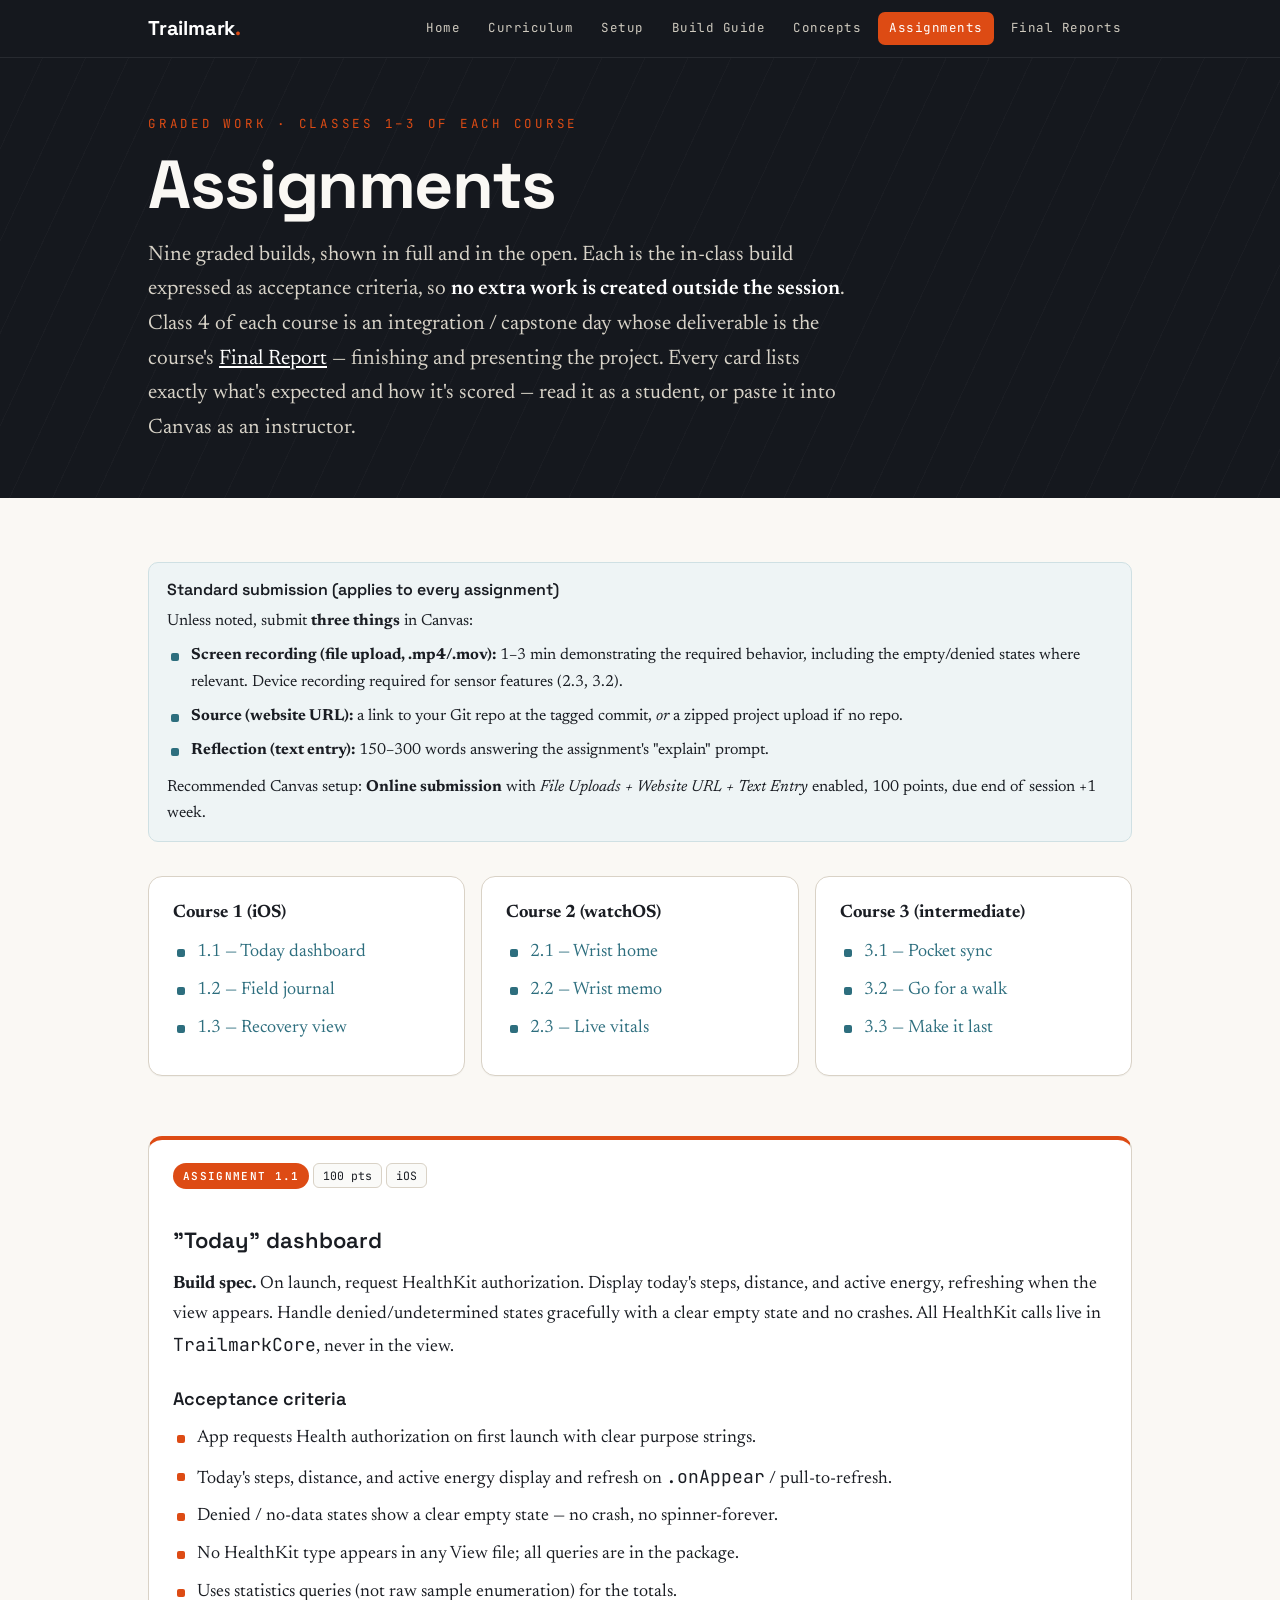
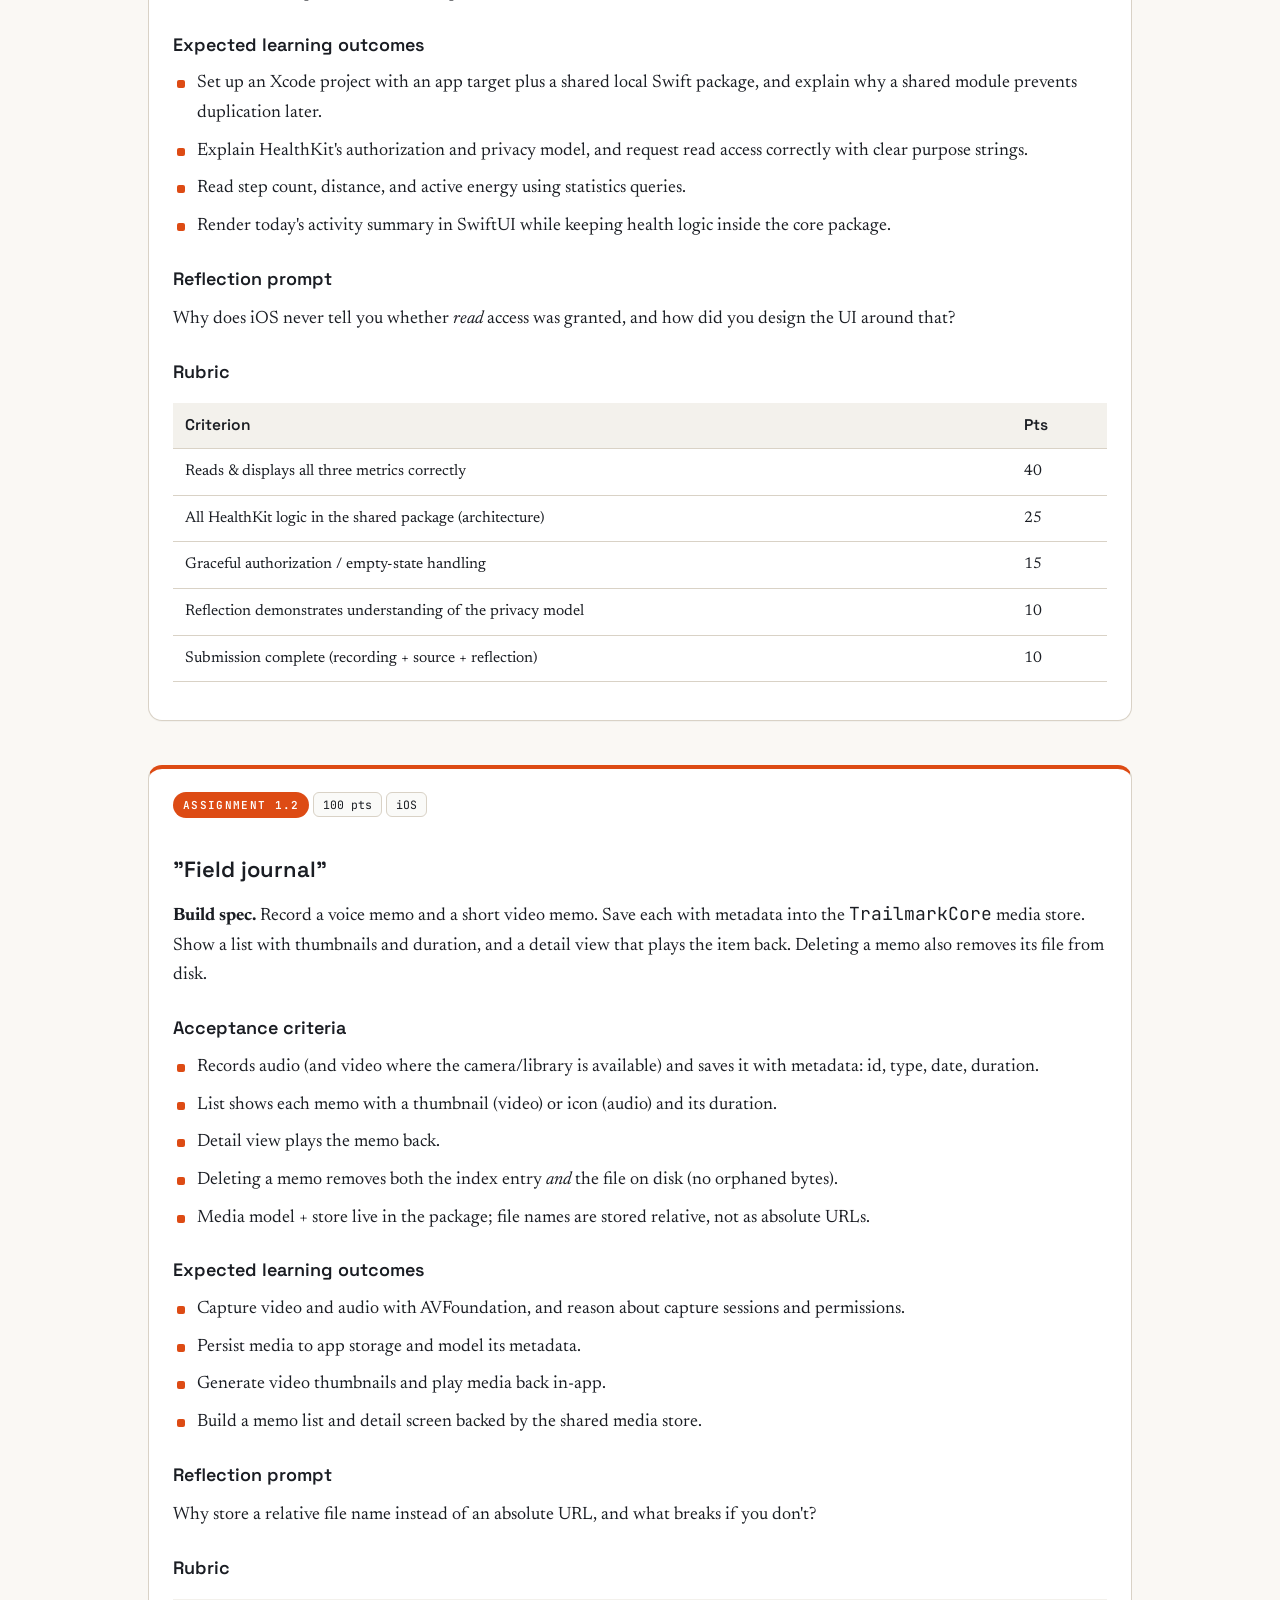
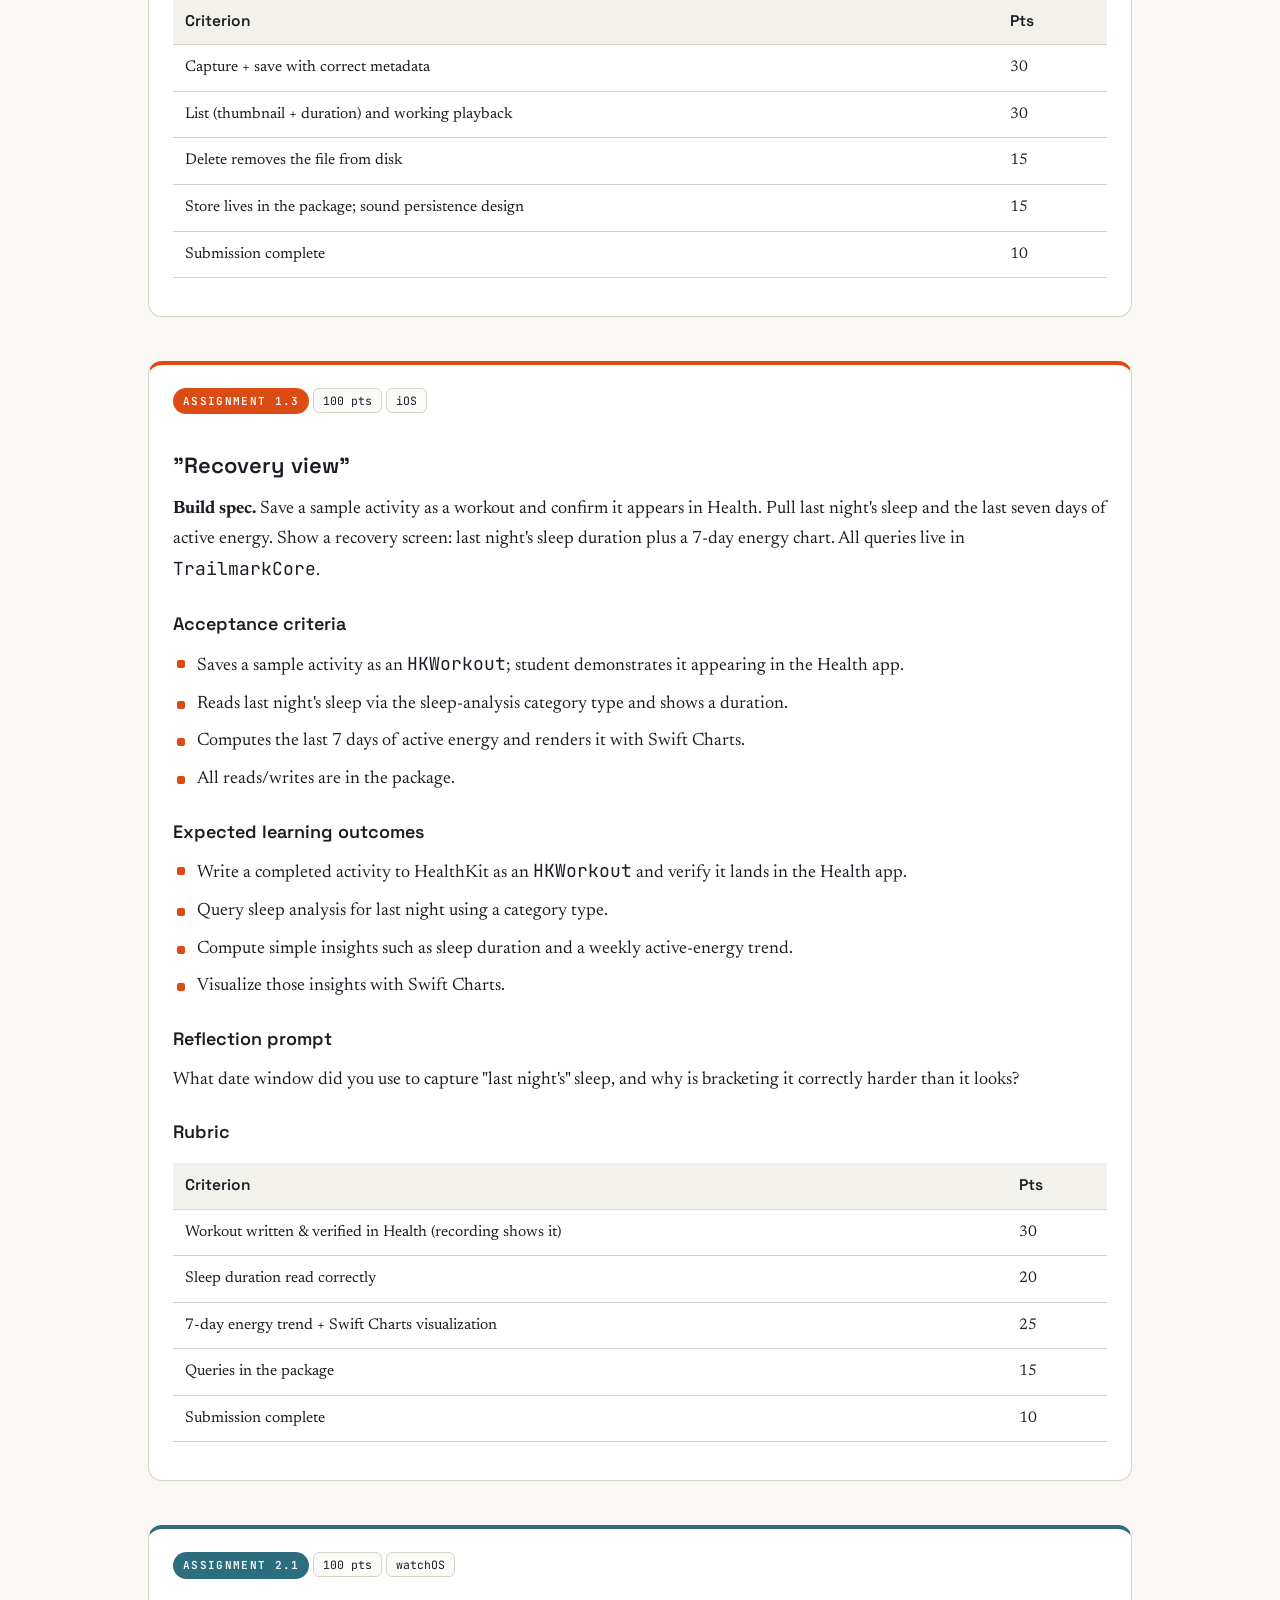
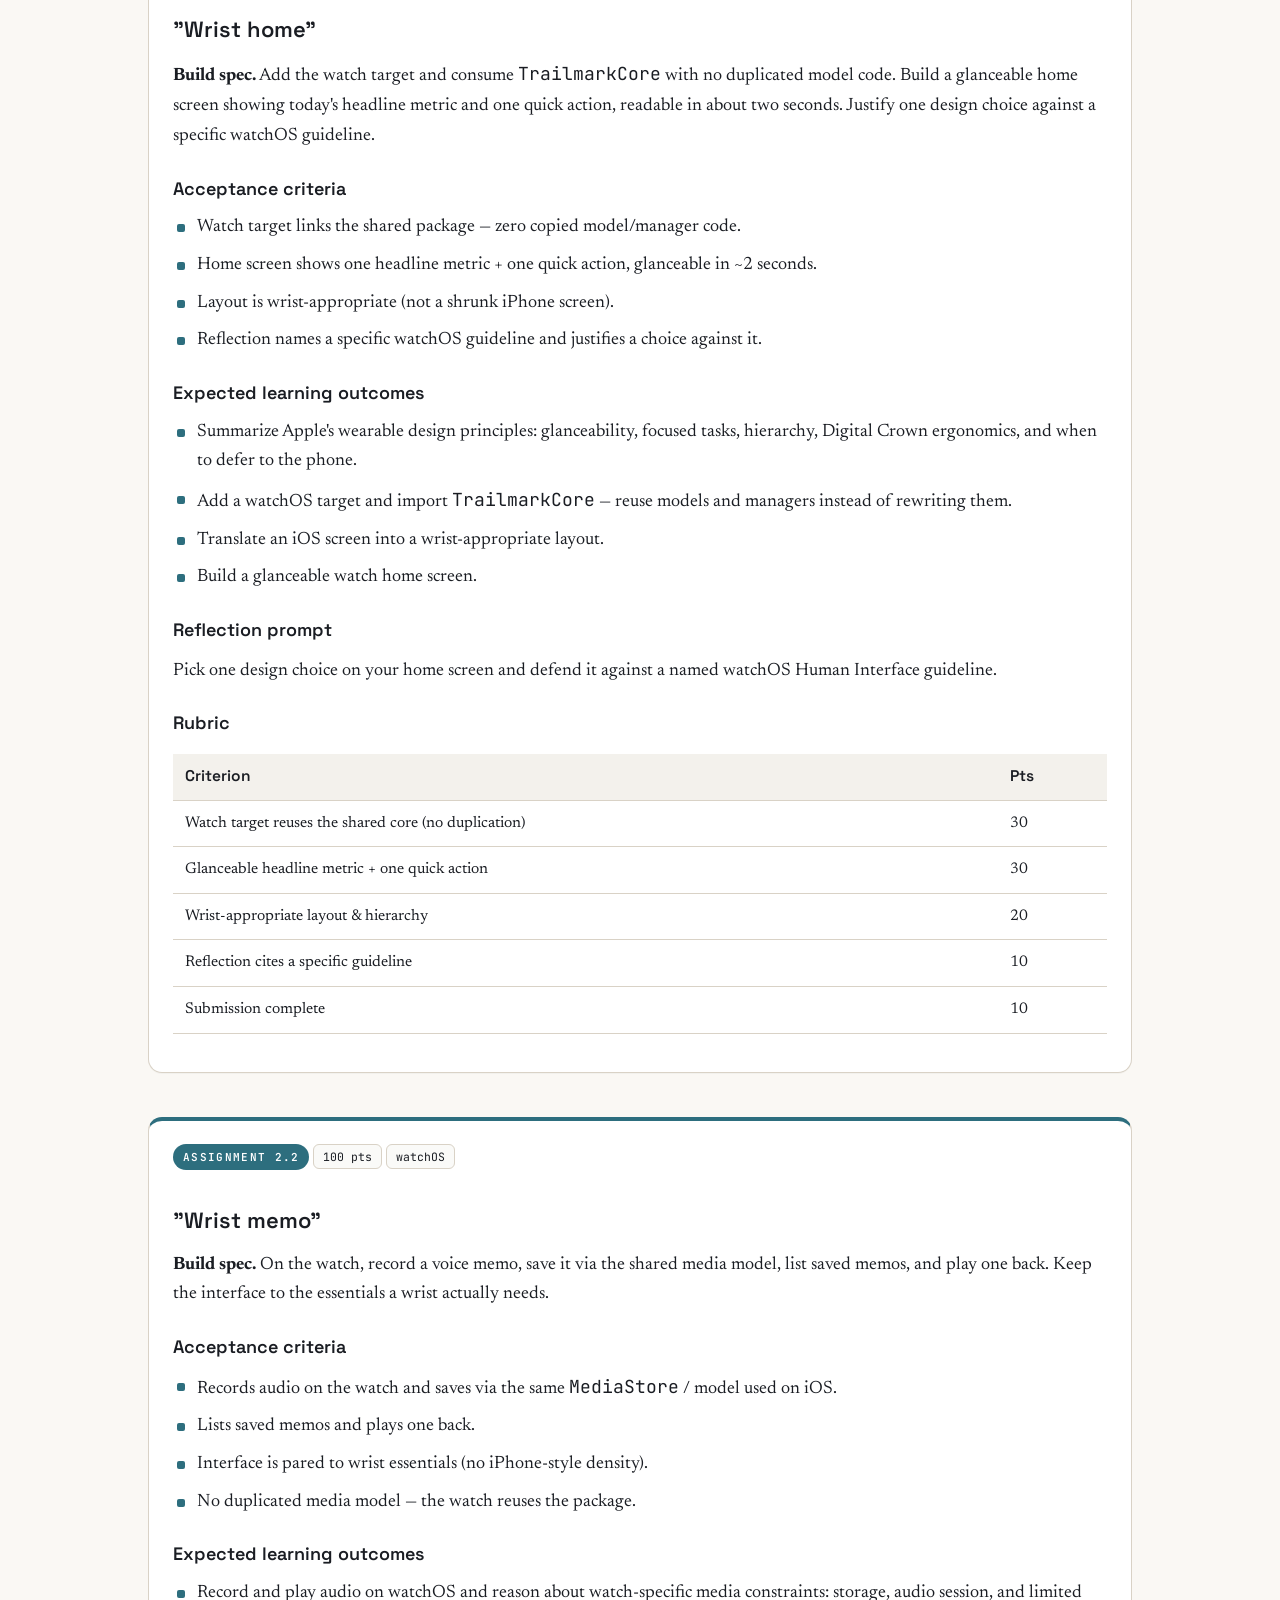
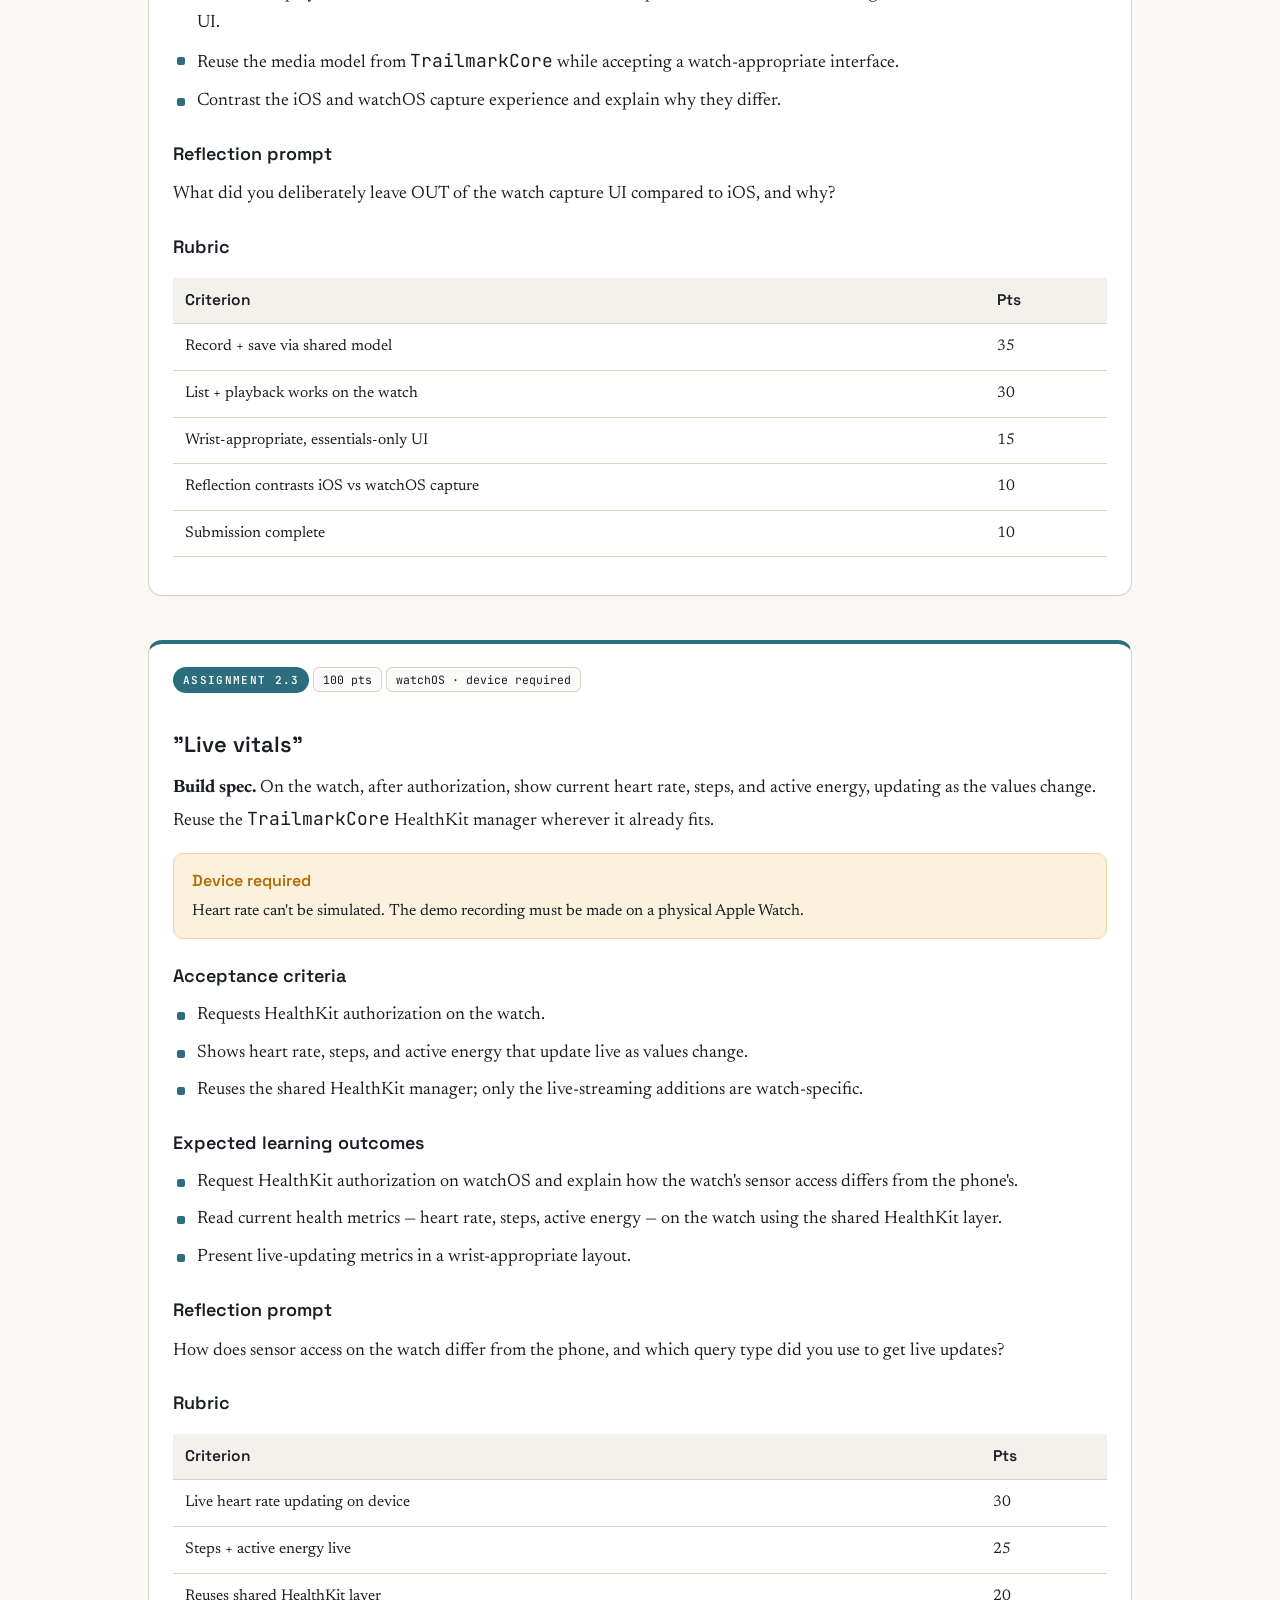
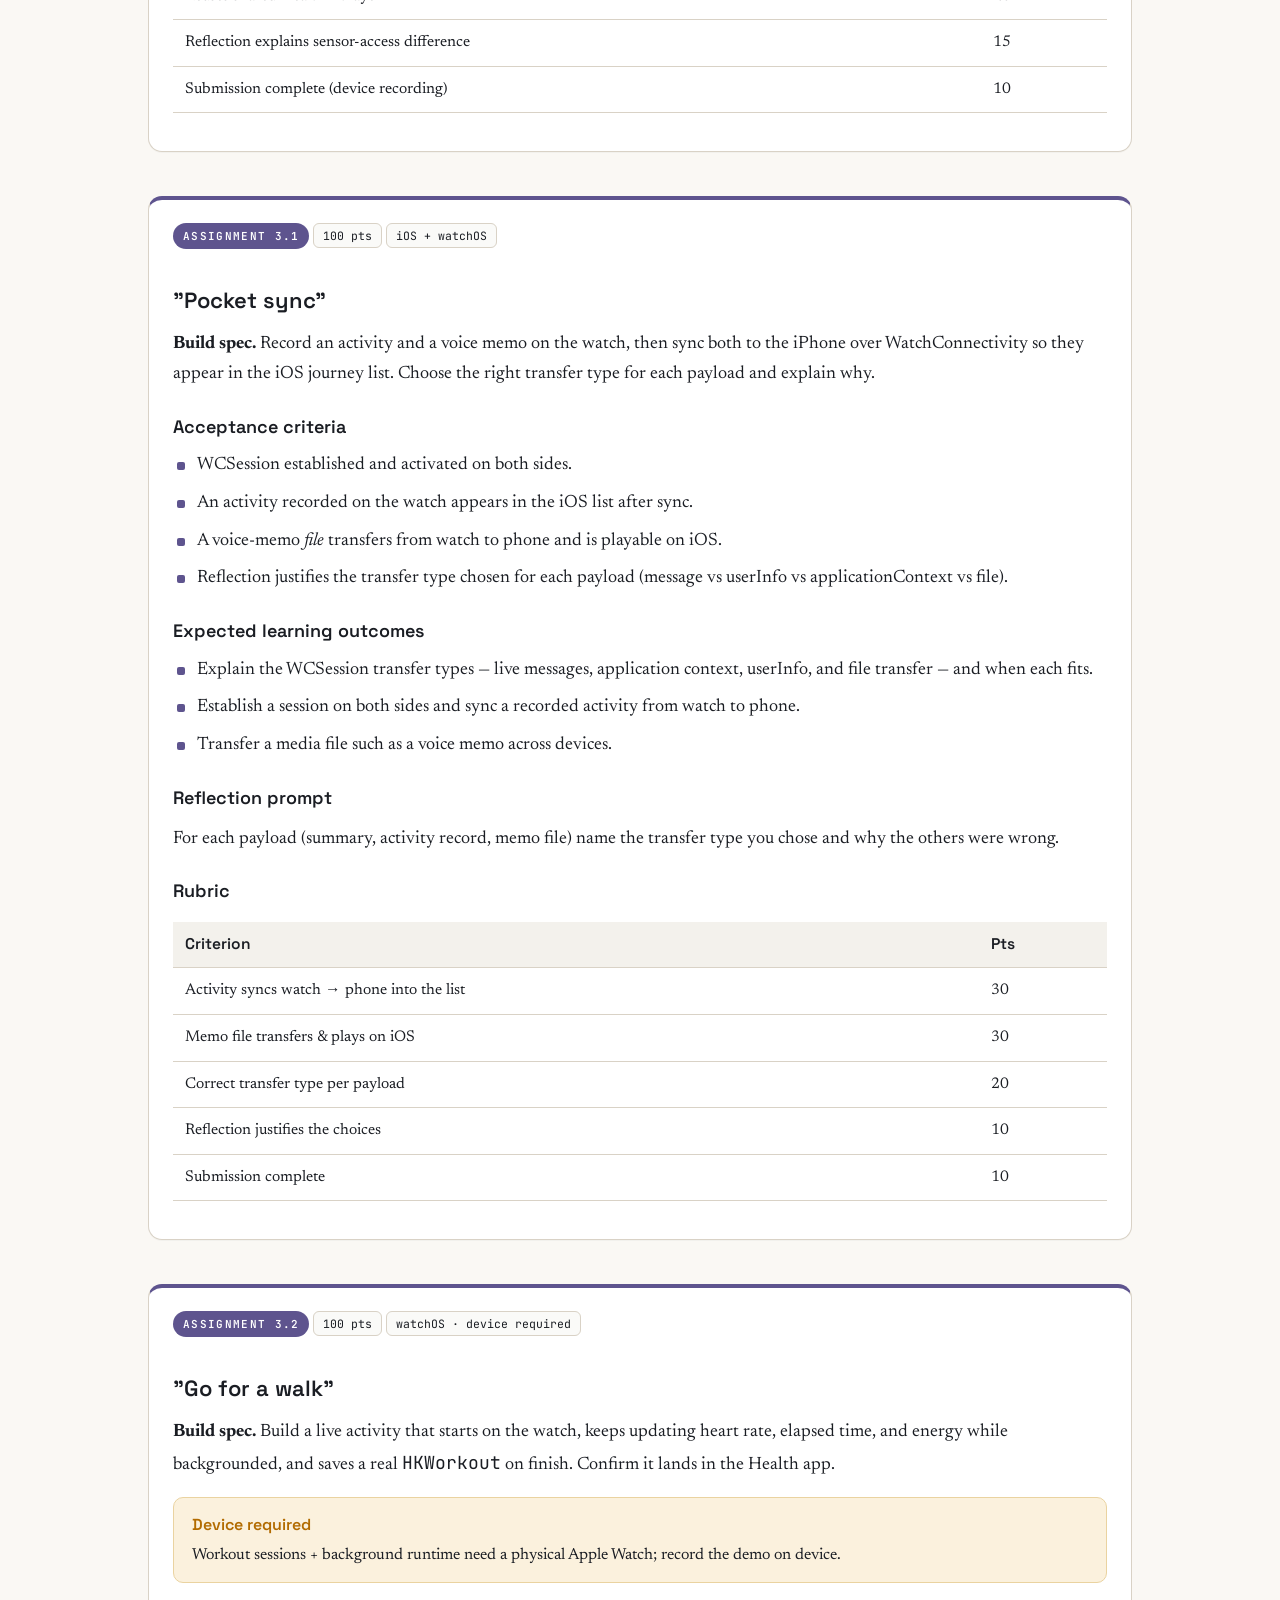
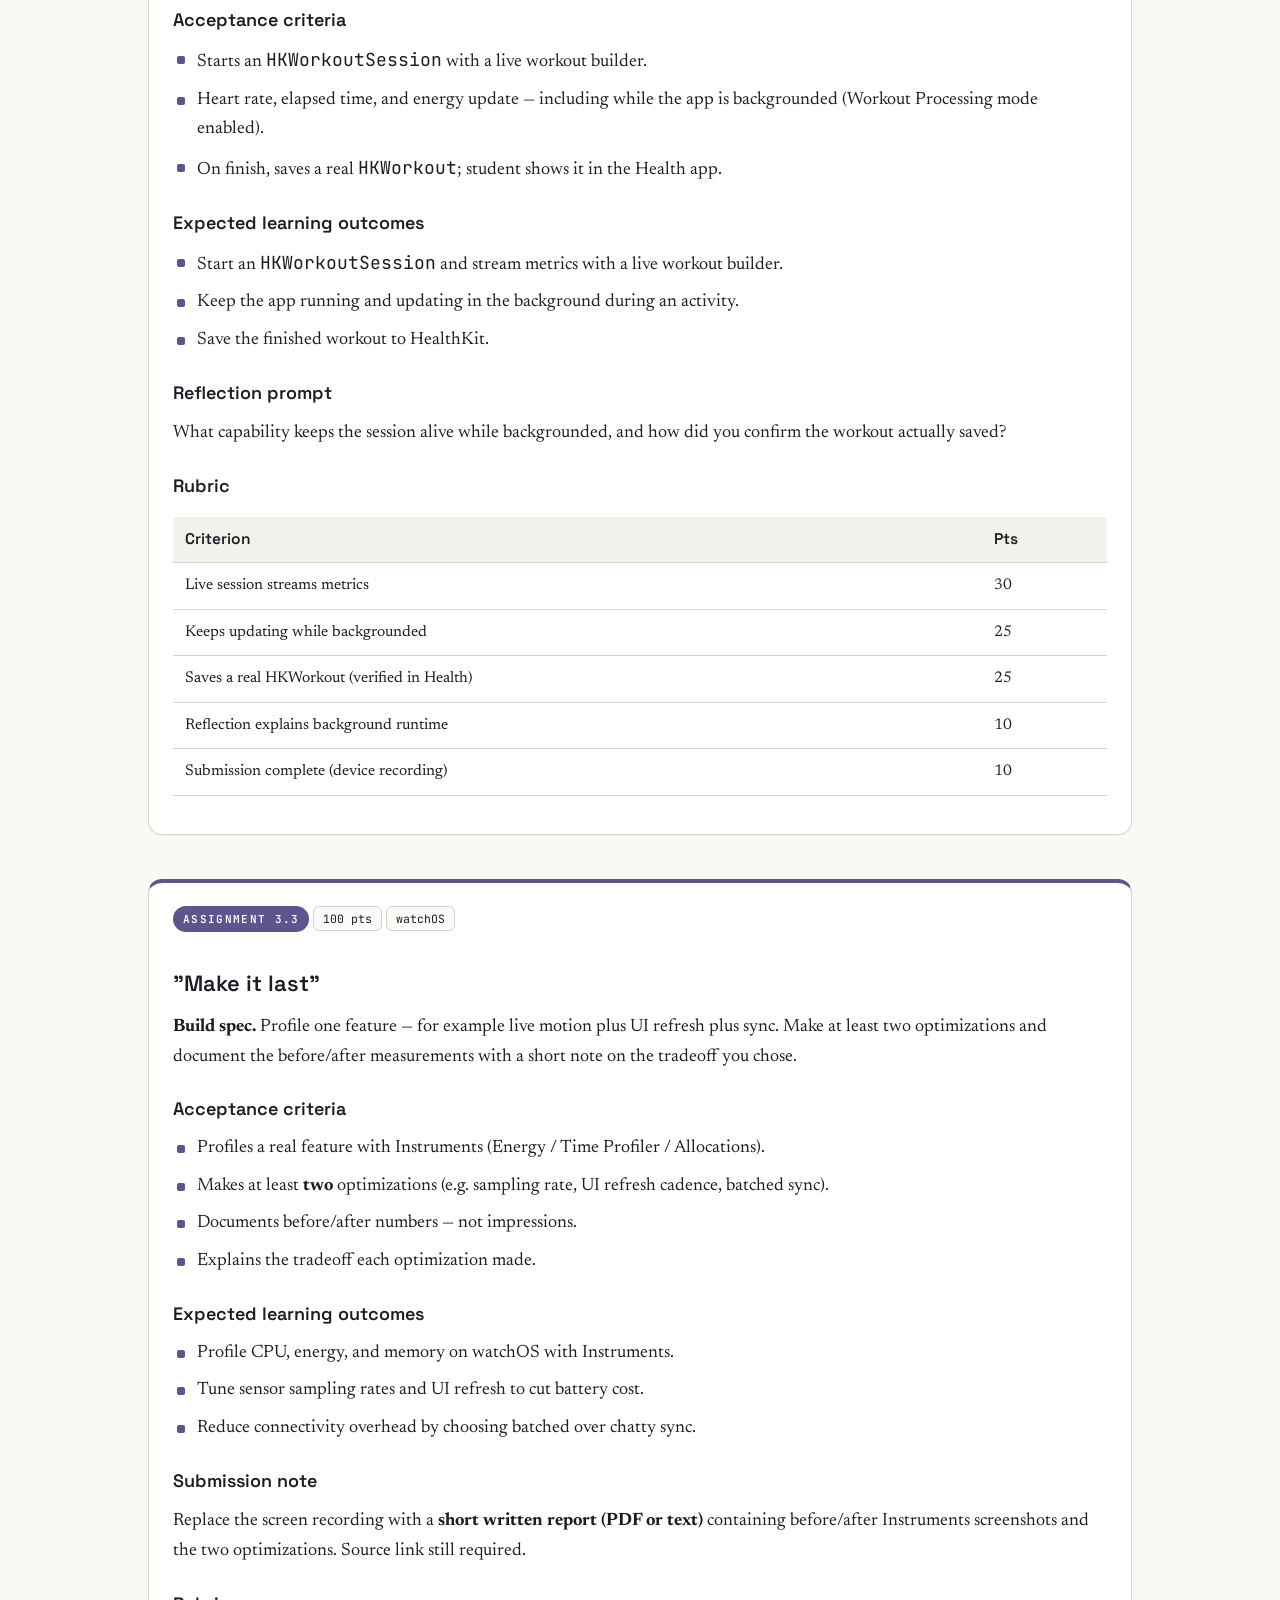
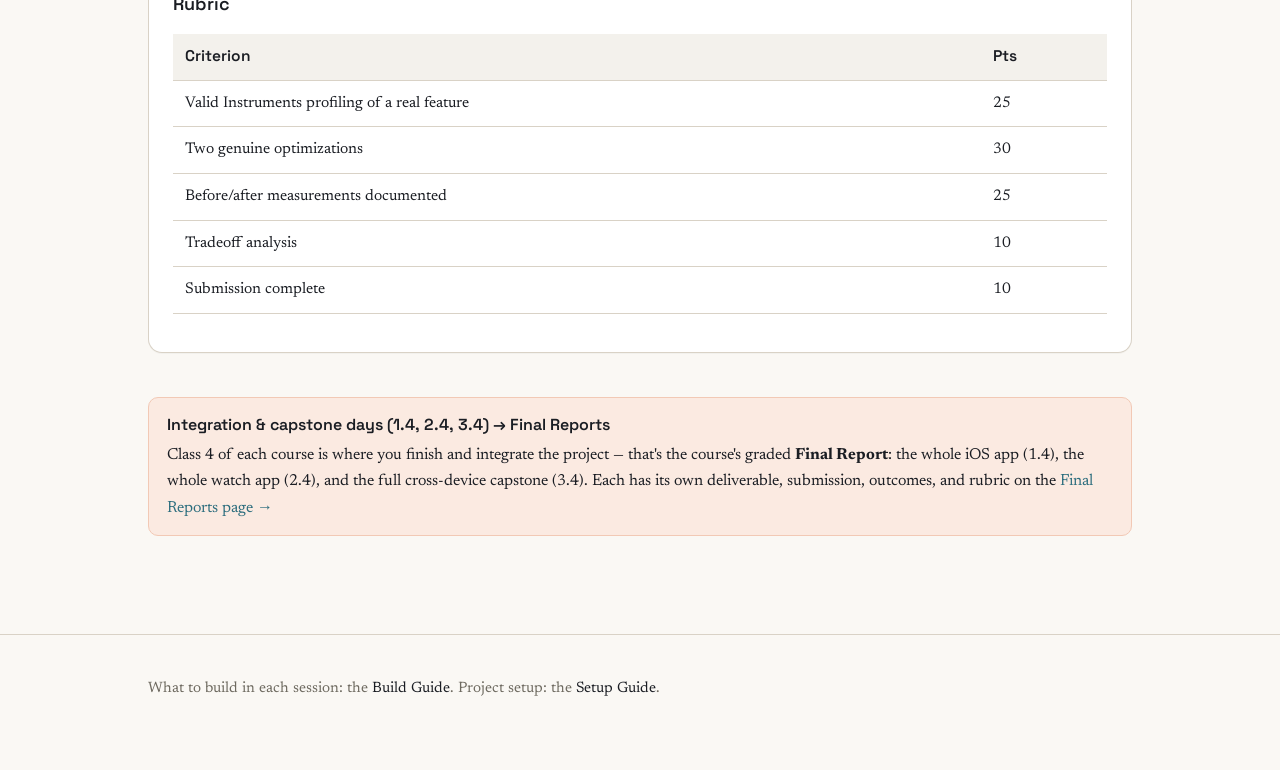
==== commit 65d2ccde: "updated docs" ====
--- a/Docs/assignments.html
+++ b/Docs/assignments.html
@@ -18,8 +18,10 @@
       <a href="index.html">Home</a>
       <a href="trailmark-curriculum.html">Curriculum</a>
       <a href="setup-guide.html">Setup</a>
-      <a href="teaching-guide.html">Teaching Guide</a>
+      <a href="teaching-guide.html">Build Guide</a>
+      <a href="concepts.html">Concepts</a>
       <a href="assignments.html" class="active">Assignments</a>
+      <a href="final-reports.html">Final Reports</a>
     </div>
   </div>
 </nav>
@@ -28,7 +30,7 @@
   <div class="wrap">
     <p class="eyebrow">Graded work · classes 1–3 of each course</p>
     <h1>Assignments</h1>
-    <p class="pitch">Nine graded builds. Each is the in-class build expressed as acceptance criteria, so <b>no extra work is created outside the session</b>. Class 4 of each course is an integration / capstone day with no separate deliverable. Copy any card straight into Canvas.</p>
+    <p class="pitch">Nine graded builds, shown in full and in the open. Each is the in-class build expressed as acceptance criteria, so <b>no extra work is created outside the session</b>. Class 4 of each course is an integration / capstone day whose deliverable is the course's <a href="final-reports.html" style="color:#fff;text-decoration:underline">Final Report</a> — finishing and presenting the project. Every card lists exactly what's expected and how it's scored — read it as a student, or paste it into Canvas as an instructor.</p>
   </div>
 </header>
 
@@ -357,9 +359,9 @@
     </section>
 
     <section>
-      <div class="note info">
-        <span class="t">Integration &amp; capstone days (1.4, 2.4, 3.4)</span>
-        No separate deliverable. 1.4 unites route + health + media into the Journey screen; 2.4 wires Core Motion and opens the power conversation; 3.4 is the complication + full end-to-end presentation across iPhone and Apple Watch. Assess these via in-class participation or a short demo if your section requires a grade.
+      <div class="note tip">
+        <span class="t">Integration &amp; capstone days (1.4, 2.4, 3.4) → Final Reports</span>
+        Class 4 of each course is where you finish and integrate the project — that's the course's graded <b>Final Report</b>: the whole iOS app (1.4), the whole watch app (2.4), and the full cross-device capstone (3.4). Each has its own deliverable, submission, outcomes, and rubric on the <a href="final-reports.html">Final Reports page →</a>
       </div>
     </section>
 
@@ -368,7 +370,7 @@
 
 <footer>
   <div class="wrap">
-    <p>What to build in each session: the <a href="teaching-guide.html">Teaching Guide</a>. Project setup: the <a href="setup-guide.html">Setup Guide</a>.</p>
+    <p>What to build in each session: the <a href="teaching-guide.html">Build Guide</a>. Project setup: the <a href="setup-guide.html">Setup Guide</a>.</p>
   </div>
 </footer>
 
